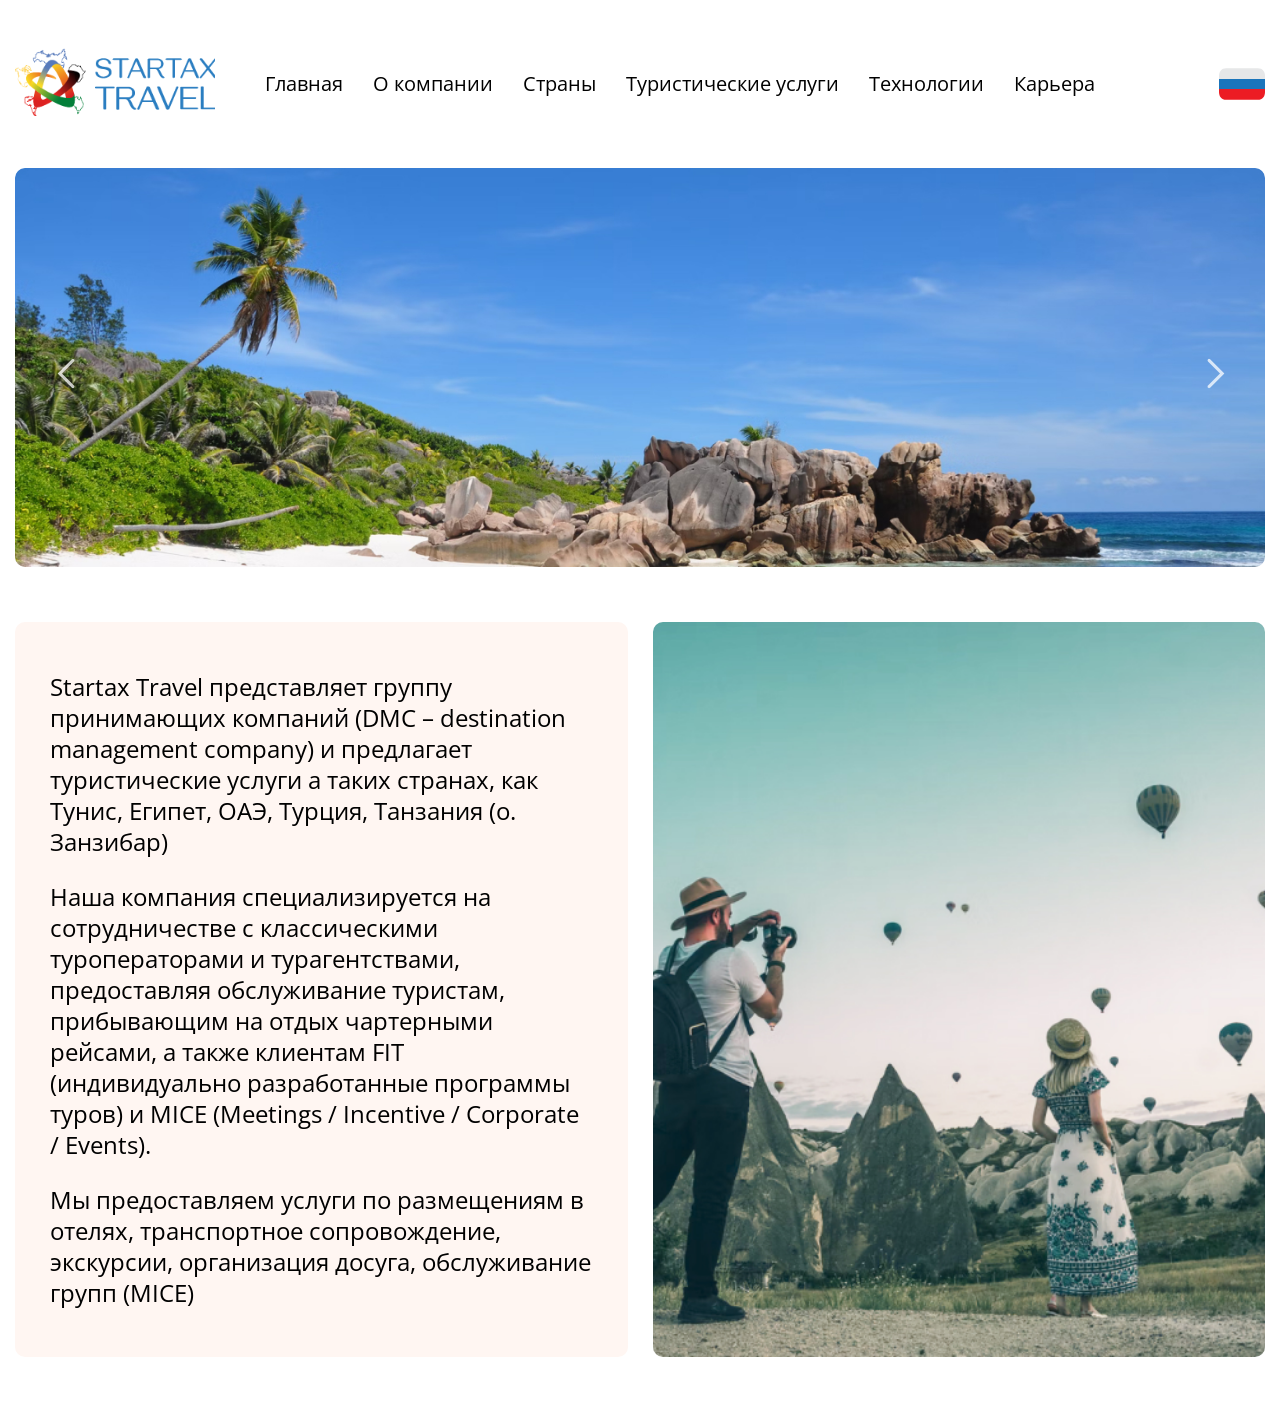
==== index.html @ 3cd52952 "vers 04.04 - start project" ====
<!DOCTYPE html>
<html lang="ru">
<head>
	<meta http-equiv="X-UA-Compatible" content="IE=edge">
	<meta name="viewport" content="width=device-width, initial-scale=1">
	<meta charset="UTF-8">
	<title>StarTax</title>
	<meta name="description" content="">
	<meta name="keywords" content="">
	<meta property="og:title" content="">
 	<meta property="og:description" content="">
	<meta property="og:image" content="">
	<!--<link href="img/favicon.svg" rel="shortcut icon" type="image/x-icon">-->
	<link href="css/normalize.css" rel="stylesheet" type="text/css">
    <link href="css/slick.css" rel="stylesheet" type="text/css">
    <link href="css/slick-theme.css" rel="stylesheet" type="text/css">
	<link href="css/style.css" rel="stylesheet" type="text/css">
</head>
<body>

	<header class="container">
		<a href="/" class="logo-top"><img src="img/logo-top.svg" alt=""></a>
		<nav>
			<div role="button" class="navbar-toggler"><span></span></div>
			<ul class="navbar">
				<li class="dropdown-item">
					<a href="#">Главная</a>
					<ul class="dropdown-menu">
						<li><a href="#">О компании</a></li>
						<li><a href="#">Страны</a></li>
						<li><a href="#">Туристические услуги</a></li>
						<li><a href="#">Технологии</a></li>
						<li><a href="#">Карьера</a></li>
					</ul>
				</li>
				<li><a href="#">О компании</a></li>
				<li><a href="#">Страны</a></li>
				<li><a href="#">Туристические услуги</a></li>
				<li><a href="#">Технологии</a></li>
				<li><a href="#">Карьера</a></li>
			</ul>
		</nav>
		<div class="lang">
			<img src="img/rus.svg" alt="" role="button" class="current-lang">
			<div class="change-lang">
				<a href="#" class="current-lang-small"><img src="img/rus-small.svg" alt=""> <strong>Русский</strong></a>
				<a href="#"><img src="img/fr-small.svg" alt=""> <span>Français</span></a>
				<a href="#"><img src="img/eng-small.svg" alt=""> <span>English</span></a>
			</div>
		</div>
	</header>

	<div class="container">
		<div class="top-slider">
			<div class="top-slide"><img src="img/top-slide-1.jpg" alt=""></div>
			<div class="top-slide"><img src="img/top-slide-2.jpg" alt=""></div>
			<div class="top-slide"><img src="img/top-slide-3.jpg" alt=""></div>
		</div>
	</div>

	<div class="main-info container">
		<div class="main-text">
			<p>Startax Travel представляет группу принимающих компаний (DMC – destination management company) и предлагает туристические услуги а таких странах, как 	Тунис, Египет, ОАЭ, Турция, Танзания (о. Занзибар)</p>
			<p>Наша компания специализируется на сотрудничестве с классическими туроператорами и турагентствами, предоставляя обслуживание туристам, прибывающим на отдых чартерными рейсами, а также клиентам FIT (индивидуально разработанные программы туров) и MICE (Meetings / Incentive / Corporate / Events). </p>
			<p>Мы предоставляем услуги по размещениям в отелях, транспортное сопровождение, экскурсии, организация досуга, обслуживание групп (MICE)</p>
		</div>
		<div class="main-pic"></div>
	</div>

	<script src="js/jquery-3.6.0.min.js"></script>
    <script src="js/slick.min.js"></script>
	<script src="js/scripts.js"></script>
</body>
</html>
---- css/style.css ----
@font-face {
	font-family: OpenSans;
	src: url(../fonts/OpenSans.ttf);
}
* {
	box-sizing: border-box;
}
html, body {
	/*overflow-x: hidden;*/
}
body {
	font-family: OpenSans, sans-serif;
}
.container {
	max-width: 1470px;
	margin: 0 auto;
	padding: 0 15px;
}

header.container {
	padding: 45px 15px;
	display: flex;
	align-items: center;
	position: relative;
}
header img {
	display: block;
}
.navbar {
	list-style: none;
	margin-left: 165px;
	padding: 0;
	background-color: #fff;
	display: flex;
	gap: 40px;
}
.navbar-toggler {
	display: none;
}
.navbar a {
	text-decoration: none;
	font-size: 20px;
	line-height: 26px;
	color: #000;
	position: relative;
}
.navbar > li > a {
	display: block;
	padding: 10px 0;
}
.dropdown-item {
	position: relative;
}
.dropdown-menu {
	transition: .2s;
	opacity: 0;
	z-index: -1;
	position: absolute;
	left: 0;
	top: 100%;
	list-style: none;
	padding: 5px 30px 5px 15px;
	background: rgba(245, 245, 245, 0.8);
	border-radius: 0px 0px 10px 10px;
	white-space: nowrap;
}
.dropdown-menu > li {
	padding: 7px 0;
}
.dropdown-item:hover .dropdown-menu {
	opacity: 1;
	z-index: 1;
}
.lang {
	margin-left: auto;
	position: relative;
}
.current-lang {
	cursor: pointer;
}
.change-lang {
	position: absolute;
	top: 0;
	right: 0;
	opacity: 0;
	z-index: -1;
	background-color: #FFF6F2;
	border-radius: 5px;
	padding: 5px 10px;
	transition: .2s;
}
.change-lang.active {
	opacity: 1;
	z-index: 1;
}
.change-lang a {
	text-decoration: none;
	display: flex;
	align-items: center;
}
.change-lang strong {
	color: #000;
	padding-left: 10px;
}
.change-lang span {
	color: #999;
	padding-left: 10px;
}
.change-lang span:hover {
	color: #000;
}
@media (max-width: 1440px) {
	.navbar {
		margin-left: 50px;
		gap: 30px;
	}
}
@media (max-width: 1199px) {
	header.container {
		padding: 25px 15px;
	}
	.lang {
		margin-left: 20px;
	}
	nav {
		margin-left: auto;
	}
	.navbar-toggler {
		display: block;
		cursor: pointer;
		width: 35px;
		padding: 10px 3px;
		transition: .2s;
	}
	.navbar-toggler span {
		position: relative;
		display: block;
		height: 1px;
		background-color: #000;
	}
	.navbar-toggler span:before,
	.navbar-toggler span:after {
		position: absolute;
		content: '';
		display: block;
		left: 0;
		width: 100%;
		height: 1px;
		background-color: #000;
	}
	.navbar-toggler span:before {
		top: -8px;
	}
	.navbar-toggler span:after {
		bottom: -8px;
	}
	.navbar-toggler.opened {
		transform: rotate(45deg);
	}
	.navbar-toggler.opened span:before {
		transform: rotate(-90deg);
		top: 0px;
		left: 0;
	}
	.navbar-toggler.opened span:after {
		opacity: 0;
	}
	.navbar {
		position: absolute;
		left: 0;
		top: 100%;
		margin-left: 0;
		opacity: 0;
		z-index: -1;
		padding: 0 15px;
		transition: .2s;
	}
	.navbar.visible {
		opacity: 1;
		z-index: 1;
	}
}
@media (max-width: 900px) {
	.navbar {
		display: block;
	}
	.dropdown-item:hover .dropdown-menu {
		position: relative;
	}
}
@media (max-width: 480px) {
	header.container {
		padding: 10px 15px;
	}
	.logo-top img {
		width: 150px;
	}
	.navbar > li > a,
	.dropdown-menu > li {
		padding: 5px 0;
	}
}

.top-slide {
	border-radius: 10px;
	overflow: hidden;
}
.top-slide img {
	display: block;
	width: 100%;
}
.top-slider .slick-prev {
	left: 40px;
	z-index: 2;
}
.top-slider .slick-next {
	right: 40px;
}
.top-slider .slick-prev:before {
    content: url('../img/white-arr-left.png');
}
.top-slider .slick-next:before {
    content: url('../img/white-arr-right.png');
}
@media (max-width: 500px) {
	.top-slider .slick-prev {
		left: 20px;
	}
	.top-slider .slick-next {
		right: 20px;
	}
}

.main-info {
	display: flex;
	justify-content: space-between;
	margin: 55px auto;
}
.main-text,
.main-pic {
	width: 49%;
	border-radius: 10px;
	overflow: hidden;
}
.main-text {
	background-color: #FFF6F2;
	padding: 25px 35px;
	font-size: 24px;
	line-height: 31px;
}
.main-pic {
	background-image: url('../img/main-pic.jpg');
	background-size: cover;
	background-position: 50% 50%;
}
@media (max-width: 1199px) {
	.main-text {
		padding: 15px 25px;
		font-size: 20px;
		line-height: 26px;
	}
}
@media (max-width: 900px) {
	.main-text {
		padding: 10px 20px;
		font-size: 16px;
		line-height: 22px;
	}
}
@media (max-width: 750px) {
	.main-info {
		flex-wrap: wrap;
		margin: 35px auto;
	}
	.main-text,
	.main-pic {
		width: 100%;
	}
	.main-pic {
		padding-top: 100%;
		margin-top: 20px;
	}
}
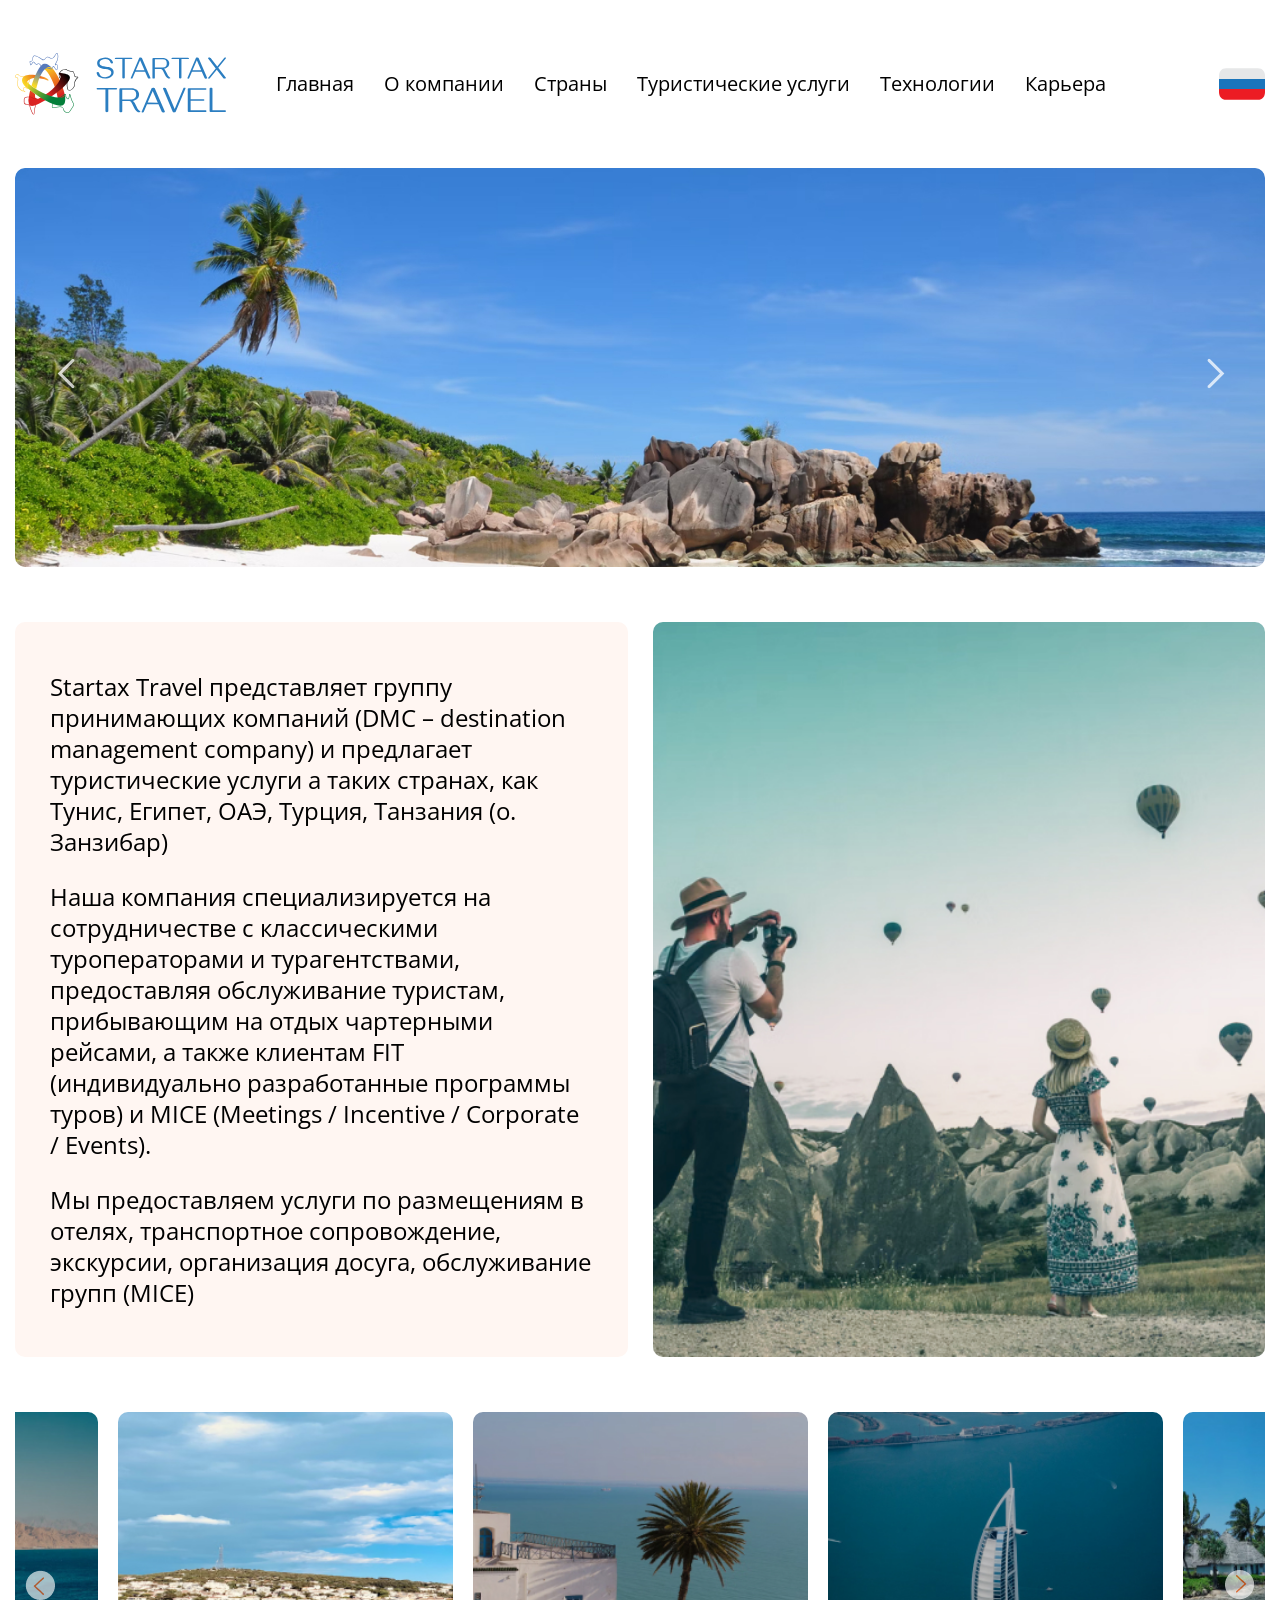
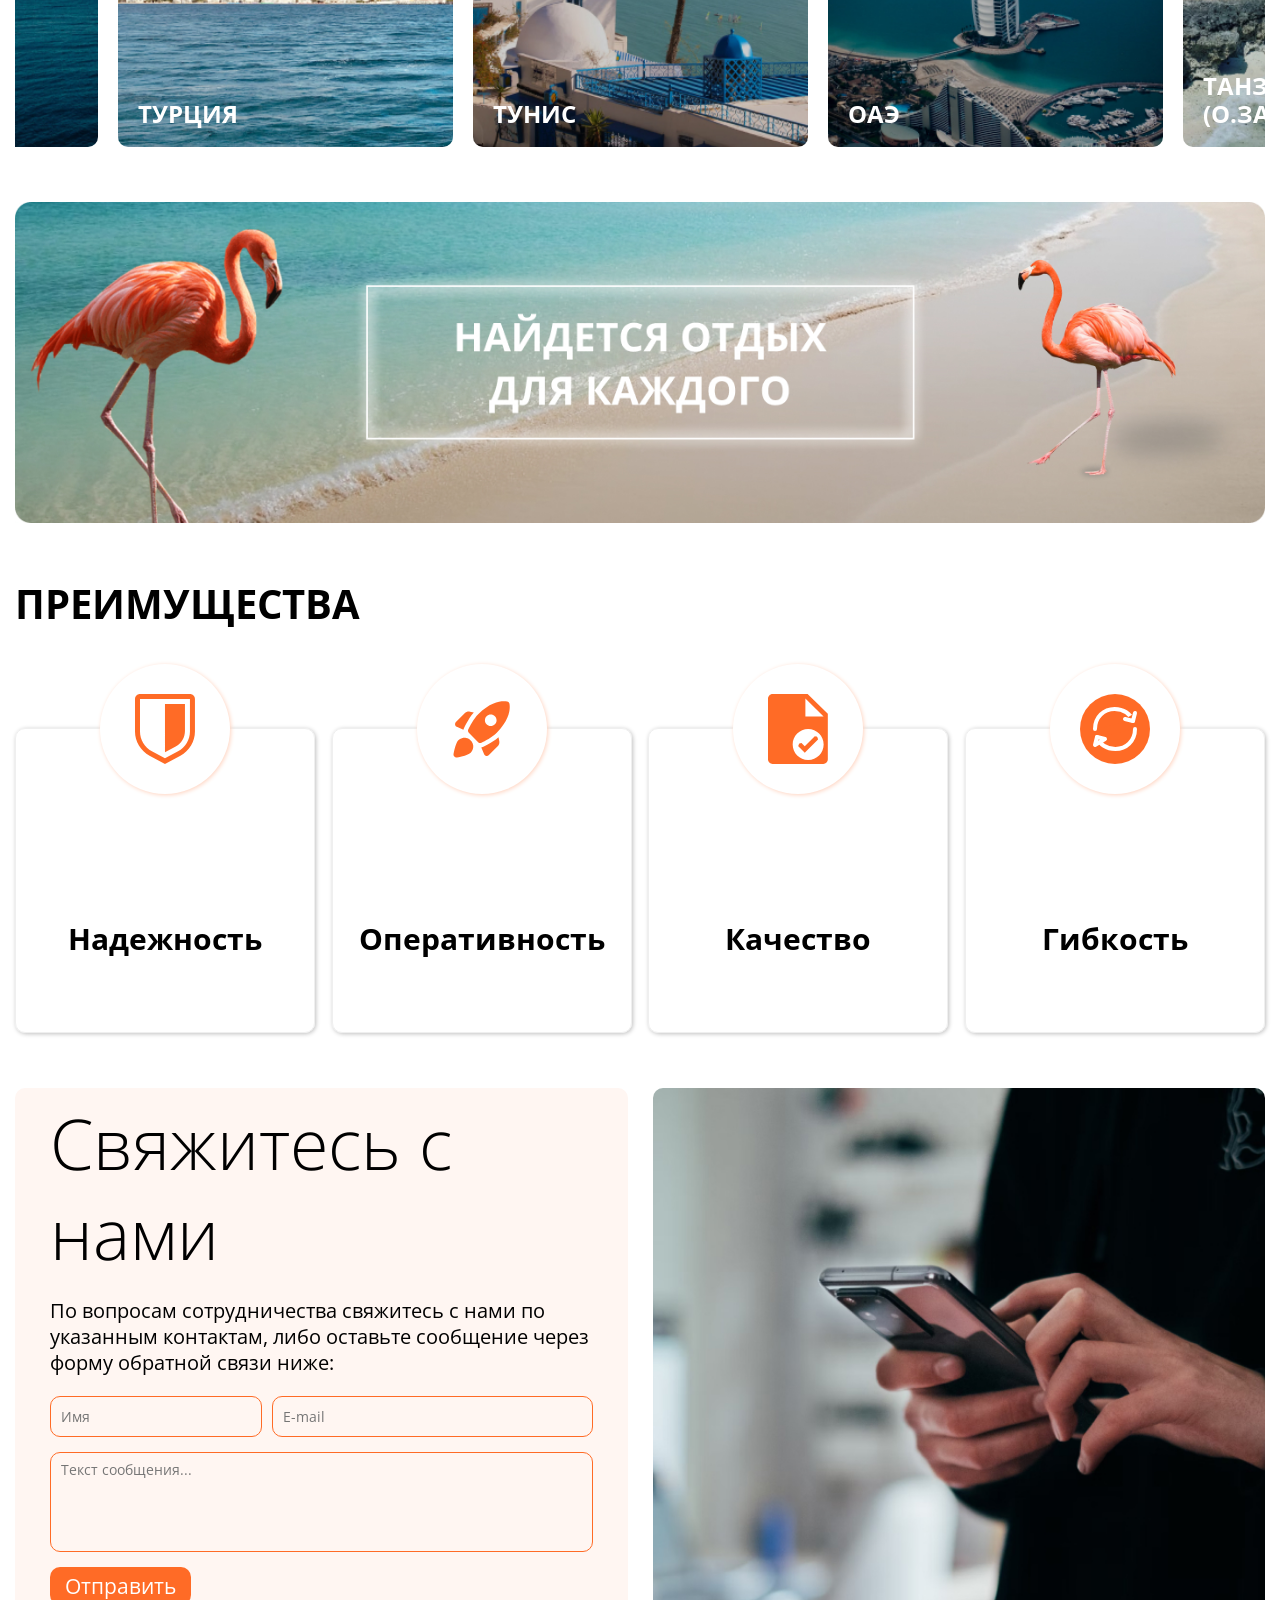
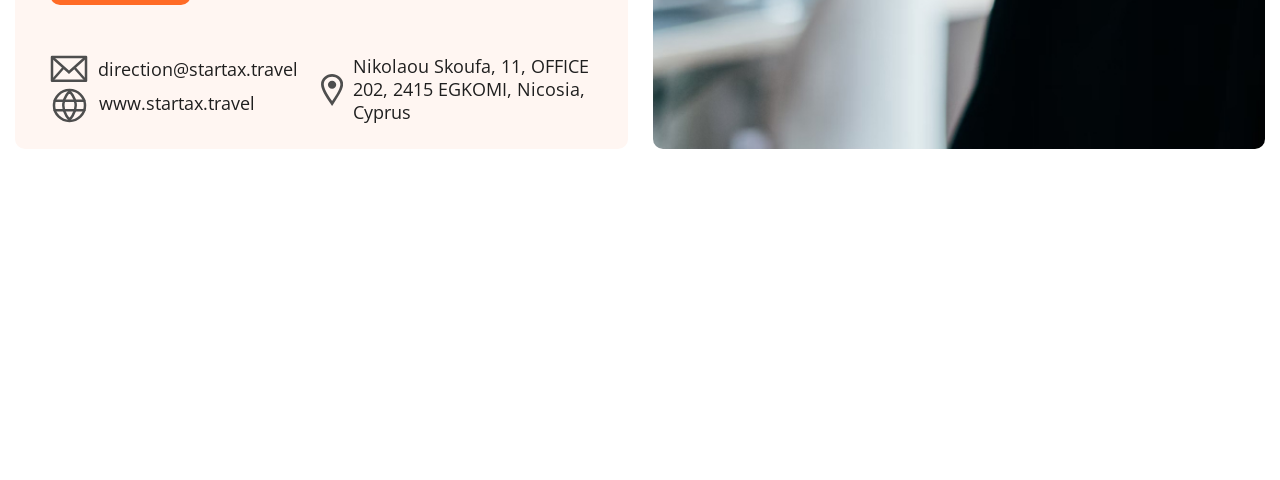
==== commit 1973aad7: "vers 05.04 - all without footer" ====
--- a/index.html
+++ b/index.html
@@ -10,7 +10,7 @@
 	<meta property="og:title" content="">
  	<meta property="og:description" content="">
 	<meta property="og:image" content="">
-	<!--<link href="img/favicon.svg" rel="shortcut icon" type="image/x-icon">-->
+	<link href="img/favicon.svg" rel="shortcut icon" type="image/x-icon">
 	<link href="css/normalize.css" rel="stylesheet" type="text/css">
     <link href="css/slick.css" rel="stylesheet" type="text/css">
     <link href="css/slick-theme.css" rel="stylesheet" type="text/css">
@@ -67,6 +67,96 @@
 		<div class="main-pic"></div>
 	</div>
 
+	<div class="container naprav-slider-wrap">
+		<div class="naprav-slider">
+			<div>
+				<a href="#" class="naprav-slide naprav-tunis"><span>ТУНИС</span></a>
+			</div>
+			<div>
+				<a href="#" class="naprav-slide naprav-oae"><span>ОАЭ</span></a>
+			</div>
+			<div>
+				<a href="#" class="naprav-slide naprav-tanzania"><span>ТАНЗАНИЯ<br>(О.ЗАНЗИБАР)</span></a>
+			</div>
+			<div>
+				<a href="#" class="naprav-slide naprav-egipet"><span>ЕГИПЕТ</span></a>
+			</div>
+			<div>
+				<a href="#" class="naprav-slide naprav-turcia"><span>ТУРЦИЯ</span></a>
+			</div>
+		</div>
+	</div>
+
+	<div class="container main-banner"><a href="#"><img src="img/main-banner.jpg" alt=""></a></div>
+
+	<div class="container preim-wrap">
+		<h2>Преимущества</h2>
+		<div class="preim">
+			<div class="preim-item preim-nadezhnost">
+				<div class="preim-icon">
+					<svg width="60" height="70" viewBox="0 0 60 70" fill="none" xmlns="http://www.w3.org/2000/svg">
+						<path d="M29.9732 69.9375L14.547 61.7124C10.1493 59.3727 6.47165 55.8797 3.90882 51.6082C1.346 47.3367 -0.00527794 42.4479 1.54926e-05 37.4665V4.99554C0.001338 3.67104 0.528077 2.40118 1.46464 1.46462C2.40119 0.528061 3.67106 0.00132251 4.99555 0H54.9509C56.2754 0.00132251 57.5453 0.528061 58.4818 1.46462C59.4184 2.40118 59.9451 3.67104 59.9464 4.99554V37.4665C59.9517 42.4479 58.6005 47.3367 56.0376 51.6082C53.4748 55.8797 49.7972 59.3727 45.3994 61.7124L29.9732 69.9375ZM4.99555 4.99554V37.4665C4.99141 41.5424 6.09732 45.5424 8.1946 49.0373C10.2919 52.5322 13.3013 55.3899 16.8999 57.3038L29.9732 64.2751L43.0465 57.3063C46.6455 55.3922 49.6552 52.5341 51.7525 49.0387C53.8498 45.5434 54.9555 41.5428 54.9509 37.4665V4.99554H4.99555Z"/>
+						<path d="M29.9731 58.1407V9.99121H49.9553V36.9796C49.9551 40.1456 49.0954 43.2521 47.4677 45.9676C45.8401 48.6832 43.5056 50.9058 40.7135 52.3983L29.9731 58.1407Z"/>
+					</svg>
+				</div>
+				<h3>Надежность</h3>
+			</div>
+			<div class="preim-item preim-operativnost">
+				<div class="preim-icon">
+					<svg width="70" height="70" viewBox="0 0 70 70" fill="none" xmlns="http://www.w3.org/2000/svg">
+						<path d="M26.8041 18.5209C20.8541 25.2 16.7708 34.7959 16.3916 35.7L9.79995 32.8709C7.90411 32.0542 7.43745 29.575 8.89578 28.1167L17.6749 19.3375C19.0458 17.9667 21.0291 17.3542 22.9541 17.7334L26.8041 18.5209ZM31.1499 48.1542C32.0249 49.0292 33.3083 49.2625 34.4166 48.7375C37.7999 47.1625 45.0624 43.4584 49.7583 38.7625C63.1458 25.375 63.2624 14.4667 62.4749 9.80003C62.3717 9.22681 62.0957 8.69885 61.6838 8.287C61.272 7.87515 60.744 7.59909 60.1708 7.49587C55.5041 6.70837 44.5958 6.82503 31.2083 20.2125C26.5124 24.9084 22.8374 32.1709 21.2333 35.5542C20.7083 36.6625 20.9708 37.975 21.8166 38.8209L31.1499 48.1542ZM51.4791 43.1959C44.7999 49.1459 35.2041 53.2292 34.2999 53.6084L37.1291 60.2C37.9458 62.0959 40.4249 62.5625 41.8833 61.1042L50.6624 52.325C52.0333 50.9542 52.6458 48.9709 52.2666 47.0459L51.4791 43.1959ZM26.0749 50.7792C26.3578 52.1918 26.2875 53.6523 25.8702 55.0312C25.453 56.41 24.7018 57.6646 23.6833 58.6834C21.4374 60.9292 14.4666 62.5917 9.94578 63.4667C7.93328 63.8459 6.15411 62.0667 6.53328 60.0542C7.40828 55.5334 9.04161 48.5625 11.3166 46.3167C12.3354 45.2982 13.5899 44.547 14.9688 44.1297C16.3477 43.7125 17.8082 43.6422 19.2208 43.925C22.6333 44.5667 25.4333 47.3667 26.0749 50.7792ZM37.9166 26.25C37.9166 23.0417 40.5416 20.4167 43.7499 20.4167C46.9583 20.4167 49.5833 23.0417 49.5833 26.25C49.5833 29.4584 46.9583 32.0834 43.7499 32.0834C40.5416 32.0834 37.9166 29.4584 37.9166 26.25Z"/>
+					</svg>
+				</div>
+				<h3>Оперативность</h3>
+			</div>
+			<div class="preim-item preim-kachestvo">
+				<div class="preim-icon">
+					<svg width="60" height="70" viewBox="0 0 60 70" fill="none" xmlns="http://www.w3.org/2000/svg">
+						<path d="M39.6081 0H4.56209C3.32794 0.0327675 2.15654 0.552687 1.30242 1.44678C0.448308 2.34088 -0.0195093 3.53692 0.000623928 4.775V65.225C-0.0195093 66.4631 0.448308 67.6591 1.30242 68.5532C2.15654 69.4473 3.32794 69.9672 4.56209 70H55.2617C56.4959 69.9672 57.6673 69.4473 58.5214 68.5532C59.3755 67.6591 59.8433 66.4631 59.8232 65.225V19.8L39.6081 0ZM37.3897 22.5V4.6L55.5857 22.5H37.3897Z"/>
+						<path class="fill-white" d="M40.165 35C31.607 35 24.6694 41.9376 24.6694 50.4956C24.6694 59.0536 31.607 65.9912 40.165 65.9912C48.723 65.9912 55.6606 59.0536 55.6606 50.4956C55.6606 41.9376 48.723 35 40.165 35ZM46.8138 42.2579C46.8138 42.2579 48.5562 42.389 49.1849 43.0176C49.8135 43.6463 50.0332 45.4773 50.0332 45.4773L39.9778 55.5347L36.7773 58.7333L33.5578 55.5139L30.2968 52.2509C30.2968 52.2509 30.5977 50.4263 31.2223 49.8018C31.8469 49.1772 33.4954 49.0523 33.4954 49.0523L36.7565 52.3152L46.8138 42.2579Z"/>
+					</svg>
+				</div>
+				<h3>Качество</h3>
+			</div>
+			<div class="preim-item preim-gibkost">
+				<div class="preim-icon">
+					<svg width="70" height="70" viewBox="0 0 70 70" fill="none" xmlns="http://www.w3.org/2000/svg">
+						<circle cx="35" cy="35" r="35"/>
+						<path d="M55 35C55 47 46.22 55 35.388 55C26.584 55 19.48 50.33 17 43M15 35C15 23 23.78 15 34.612 15C43.418 15 50.52 19.67 53 27" stroke-width="4" stroke-linecap="round" stroke-linejoin="round"/>
+						<path d="M45 25L53 27L55 19M25 45L17 43L15 51L25 45Z" stroke-width="4" stroke-linecap="round" stroke-linejoin="round"/>
+					</svg>
+				</div>
+				<h3>Гибкость</h3>
+			</div>
+		</div>
+	</div>
+
+	<div class="startax-form container">
+		<div class="startax-form-content">
+			<h2>Свяжитесь с нами</h2>
+			<p>По вопросам сотрудничества свяжитесь с нами по указанным контактам, либо оставьте сообщение через форму обратной связи ниже:</p>
+			<form>
+				<input type="text" name="name" placeholder="Имя">
+				<input type="email" name="email" placeholder="E-mail">
+				<textarea placeholder="Текст сообщения..."></textarea>
+				<button type="submit" name="submit">Отправить</button>
+			</form>
+			<div class="startax-contacts">
+				<div class="startax-email-site">
+					<a href="mailto:direction@startax.travel" class="startax-email"><img src="img/mail.svg" alt="">direction@startax.travel</a>
+					<a href="https://startax.travel" class="startax-site"><img src="img/site.svg" alt="">www.startax.travel</a>
+				</div>
+				<div class="startax-adress">
+					<img src="img/adress.svg" alt="">
+					<span>Nikolaou Skoufa, 11, OFFICE 202, 2415 EGKOMI, Nicosia, Cyprus</span>
+				</div>
+			</div>
+		</div>
+		<div class="startax-form-pic"></div>
+	</div>
+
+	<br><br><br><br><br><br><br><br><br><br><br><br><br><br><br>
+
 	<script src="js/jquery-3.6.0.min.js"></script>
     <script src="js/slick.min.js"></script>
 	<script src="js/scripts.js"></script>
--- a/css/style.css
+++ b/css/style.css
@@ -280,4 +280,356 @@
 		padding-top: 100%;
 		margin-top: 20px;
 	}
+}
+
+.naprav-slider-wrap {
+	position: relative;
+}
+.naprav-slider-wrap:before,
+.naprav-slider-wrap:after {
+	content: '';
+	display: block;
+	height: 100%;
+	width: 155px;
+	position: absolute;
+	top: 0;
+	background-color: #fff;
+	opacity: .6;
+	z-index: 5;
+}
+.naprav-slider-wrap:before {
+	left: 0;
+}
+.naprav-slider-wrap:after {
+	right: 0;
+}
+/*.naprav-slider .slick-slide {
+	opacity: .5;
+}*/
+.naprav-slide {
+	display: block;
+	position: relative;
+	border-radius: 10px;
+	overflow: hidden;
+	width: 335px;
+	height: 335px;
+	margin: 0 20px;
+	background-size: cover;
+	background-position: 50% 50%;
+}
+.naprav-slide span {
+	color: #fff;
+	font-weight: bold;
+	font-size: 24px;
+	position: absolute;
+	bottom: 20px;
+	left: 20px;
+}
+.naprav-tunis {
+	background-image: url('../img/thumb-tunis.jpg');
+}
+.naprav-oae {
+	background-image: url('../img/thumb-oae.jpg');
+}
+.naprav-tanzania {
+	background-image: url('../img/thumb-tanzania.jpg');
+}
+.naprav-egipet {
+	background-image: url('../img/thumb-egipet.jpg');
+}
+.naprav-turcia {
+	background-image: url('../img/thumb-turcia.jpg');
+}
+.naprav-slider .slick-prev {
+	left: 45px;
+	z-index: 10;
+}
+.naprav-slider .slick-next {
+	right: 55px;
+	z-index: 10;
+}
+.naprav-slider .slick-prev:before {
+    content: url('../img/arr-left.png');
+}
+.naprav-slider .slick-next:before {
+    content: url('../img/arr-right.png');
+}
+@media (max-width: 1400px) {
+	.naprav-slider-wrap:before,
+	.naprav-slider-wrap:after {
+		opacity: 0;
+	}
+	.naprav-slide {
+		margin: 0 10px;
+	}
+	.naprav-slider .slick-prev {
+		left: 10px;
+	}
+	.naprav-slider .slick-next {
+		right: 20px;
+	}
+}
+@media (max-width: 1199px) {
+	.naprav-slider {
+		margin: 0 -0.5%;
+	}
+	.naprav-slide {
+		margin: 0 auto;
+		width: auto;
+		height: auto;
+		padding-top: 100%;
+		max-width: 95%;
+	}
+	.naprav-slider .slick-prev {
+		left: 20px;
+	}
+	.naprav-slider .slick-next {
+		right: 30px;
+	}
+}
+@media (max-width: 900px) {
+	.naprav-slider {
+		margin: 0 -0.7%;
+	}
+	.naprav-slide span {
+		font-size: 20px;
+	}
+}
+@media (max-width: 600px) {
+	.naprav-slider {
+		margin: 0 -1%;
+	}
+}
+@media (max-width: 480px) {
+	.naprav-slide span {
+		font-size: 16px;
+		left: 15px;
+		bottom: 15px;
+	}
+}
+
+.main-banner {
+	margin: 55px auto;
+}
+.main-banner img {
+	display: block;
+	width: 100%;
+}
+@media (max-width: 750px) {
+	.main-banner {
+		margin: 35px auto;
+	}
+}
+
+.preim-wrap h2 {
+	text-transform: uppercase;
+	font-weight: bold;
+	font-size: 40px;
+	line-height: 52px;
+	margin-top: 0;
+}
+.preim {
+	display: flex;
+	justify-content: space-between;
+	padding-top: 65px;
+}
+.preim-item {
+	width: 24%;
+	height: 305px;
+	box-shadow: 1px 1px 4px rgba(0, 0, 0, 0.25);
+	border-radius: 10px;
+	border: 1px solid #EFEFEF;
+	padding: 10px;
+	/*transition: .5s;*/
+}
+/*.preim-item:hover {
+	transform: scale(1.2);
+    transition-timing-function: cubic-bezier(0.47, 2.02, .31, -.36);
+}*/
+.preim-icon {
+	box-shadow: 1px 1px 4px #FFD3BF;
+	width: 130px;
+	height: 130px;
+	border-radius: 50%;
+	margin: 0 auto;
+	display: flex;
+	align-items: center;
+	justify-content: center;
+	position: relative;
+	top: -75px;
+	background-color: #fff;
+	transition: .2s;
+}
+.preim-item path {
+	fill: #FF6B26;
+}
+.preim-item path.fill-white {
+	fill: #fff;
+}
+.preim-item:hover path {
+	fill: #fff;
+}
+.preim-item:hover path.fill-white {
+	fill: #FF6B26;
+}
+.preim-item:hover .preim-icon {
+	background-color: #FF6B26;
+}
+.preim-item.preim-gibkost path {
+	stroke: #fff;
+}
+.preim-item.preim-gibkost circle {
+	fill: #FF6B26;
+}
+.preim-item.preim-gibkost:hover path {
+	stroke: #FF6B26;
+}
+.preim-item.preim-gibkost:hover circle {
+	fill: #fff;
+}
+.preim-item h3 {
+	font-size: 40px;
+	line-height: 52px;
+	text-align: center;
+	padding-top: 20px;
+}
+@media (max-width: 1400px) {
+	.preim-item h3 {
+		font-size: 30px;
+		line-height: 40px;
+	}
+}
+@media (max-width: 1100px) {
+	.preim-item {
+		height: auto;
+	}
+	.preim-item h3 {
+		font-size: 24px;
+		line-height: 30px;
+	}
+}
+@media (max-width: 900px) {
+	.preim {
+		flex-wrap: wrap;
+	}
+	.preim-item {
+		width: 49%;
+	}
+	.preim-item:nth-of-type(1),
+	.preim-item:nth-of-type(2) {
+		margin-bottom: 100px;
+	}
+}
+@media (max-width: 450px) {
+	.preim-wrap h2 {
+		text-align: center;
+		font-size: 30px;
+		line-height: 40px;
+	}
+	.preim-item {
+		width: 100%;
+	}
+	.preim-item:nth-of-type(1),
+	.preim-item:nth-of-type(2),
+	.preim-item:nth-of-type(3) {
+		margin-bottom: 100px;
+	}
+}
+
+.startax-form {
+	display: flex;
+	justify-content: space-between;
+	margin: 55px auto;
+}
+.startax-form h2 {
+	font-size: 70px;
+	line-height: 90px;
+	font-weight: 100;
+	margin: 0;
+}
+.startax-form p {
+	font-size: 20px;
+	line-height: 26px;
+}
+.startax-form-content,
+.startax-form-pic {
+	width: 49%;
+	border-radius: 10px;
+	overflow: hidden;
+}
+.startax-form-content {
+	background-color: #FFF6F2;
+	padding: 10px 35px 25px;
+}
+.startax-form-pic {
+	background-image: url('../img/form-pic.jpg');
+	background-size: cover;
+	background-position: 50% 50%;
+}
+.startax-form-content form {
+	display: flex;
+	flex-wrap: wrap;
+	justify-content: space-between;
+}
+.startax-form-content input,
+.startax-form-content textarea {
+	border: 1px solid #FF6B26;
+	border-radius: 10px;
+	background-color: transparent;
+	color: #999;
+	font-size: 14px;
+	line-height: 14px;
+	outline: none;
+	padding: 10px;
+}
+.startax-form-content input[type="text"] {
+	width: 39%;
+}
+.startax-form-content input[type="email"] {
+	width: 59%;
+}
+.startax-form-content textarea {
+	resize: none;
+	width: 100%;
+	height: 100px;
+	margin: 15px 0;
+}
+.startax-form-content button[type="submit"] {
+	background-color: #FF6B26;
+	border-radius: 10px;
+	border: none;
+	color: #fff;
+	font-size: 21px;
+	line-height: 28px;
+	padding: 5px 15px;
+	cursor: pointer;
+	transition: .2s;
+}
+.startax-form-content button[type="submit"]:hover {
+	background-color: #fff;
+	color: #FF6B26;
+}
+.startax-contacts {
+	display: flex;
+	padding-top: 50px;
+}
+.startax-email-site,
+.startax-adress {
+	width: 50%;
+}
+.startax-email-site a,
+.startax-adress {
+	display: flex;
+	align-items: center;
+	color: #1F1F1F;
+	text-decoration: none;
+	font-size: 18px;
+	line-height: 23px;
+}
+.startax-email img,
+.startax-adress img {
+	margin-right: 10px;
+}
+.startax-site img {
+	margin: 5px 12px 0 2px;
 }
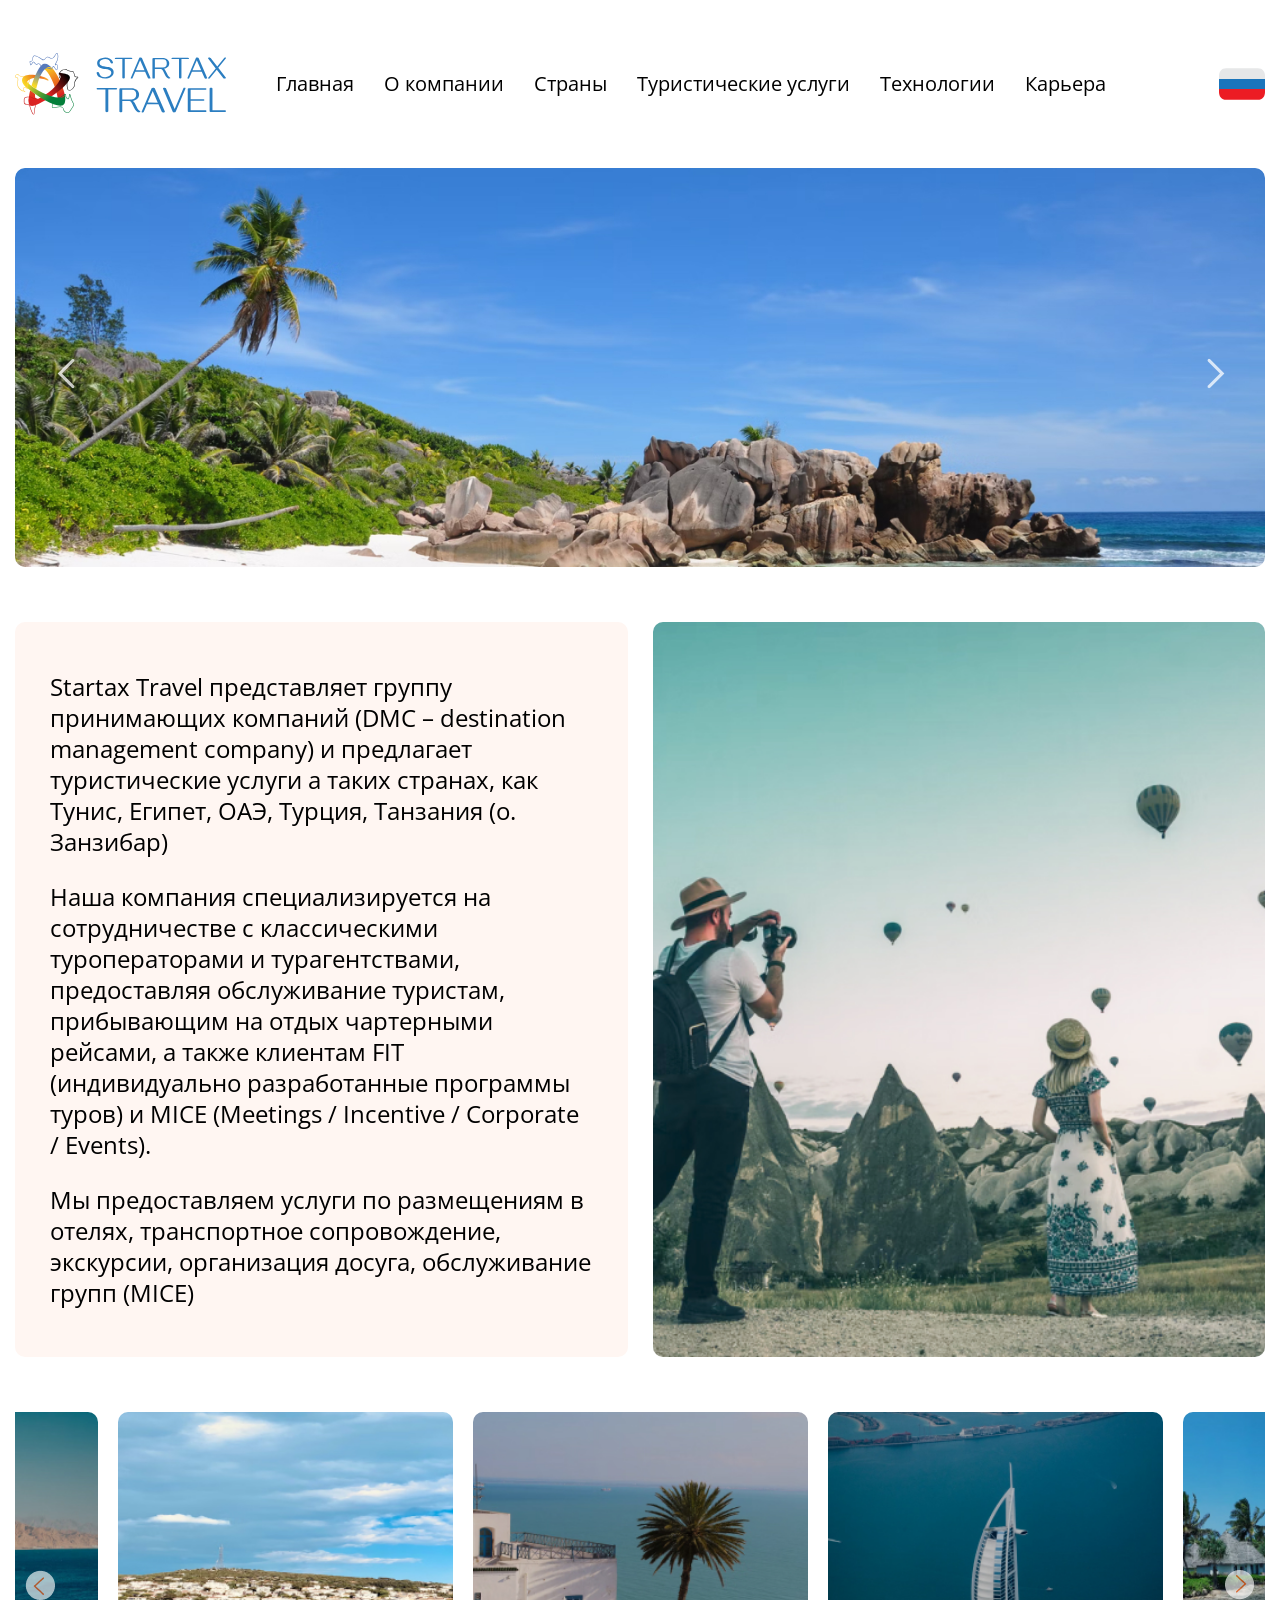
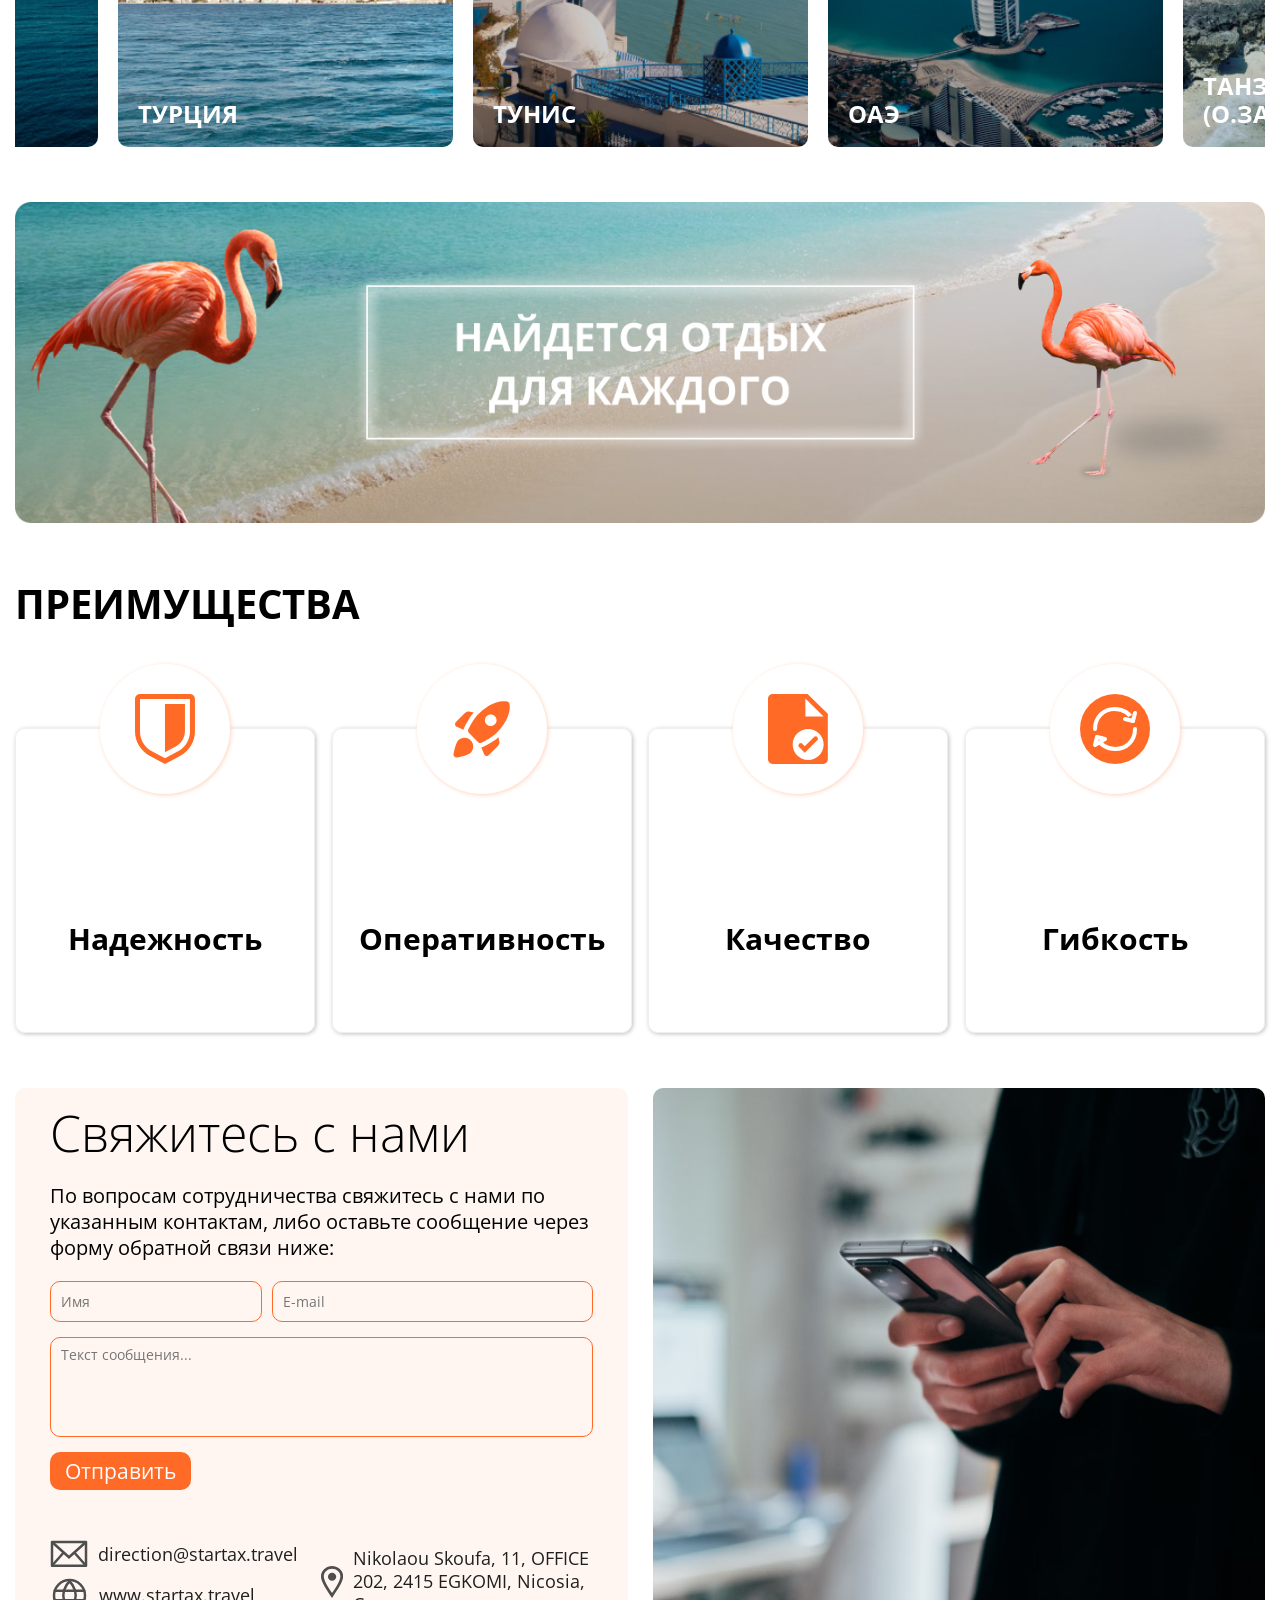
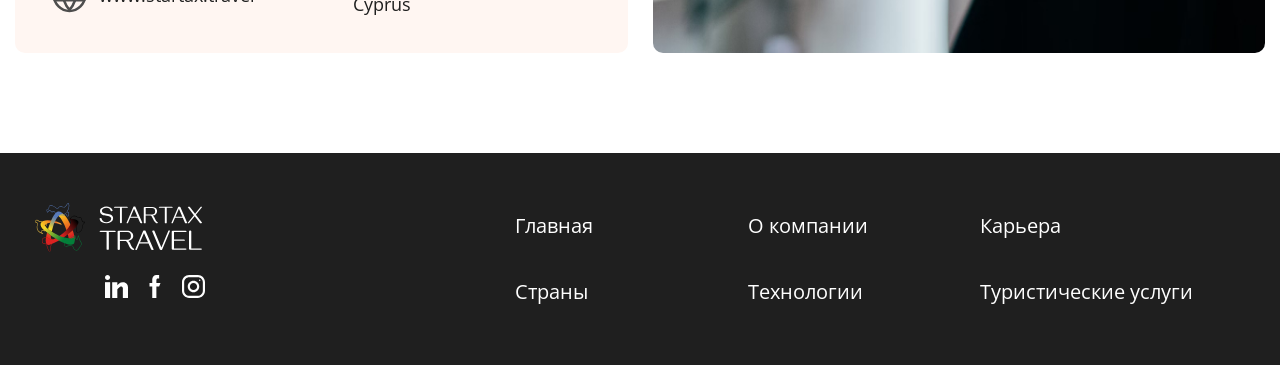
==== commit 7fae8c51: "vers 06.04 - main page done, about page start" ====
--- a/index.html
+++ b/index.html
@@ -1,6 +1,7 @@
 <!DOCTYPE html>
 <html lang="ru">
 <head>
+	<meta name="robots" content="noindex, nofollow">
 	<meta http-equiv="X-UA-Compatible" content="IE=edge">
 	<meta name="viewport" content="width=device-width, initial-scale=1">
 	<meta charset="UTF-8">
@@ -14,6 +15,7 @@
 	<link href="css/normalize.css" rel="stylesheet" type="text/css">
     <link href="css/slick.css" rel="stylesheet" type="text/css">
     <link href="css/slick-theme.css" rel="stylesheet" type="text/css">
+    <link href="css/animate.min.css" rel="stylesheet" type="text/css">
 	<link href="css/style.css" rel="stylesheet" type="text/css">
 </head>
 <body>
@@ -67,7 +69,7 @@
 		<div class="main-pic"></div>
 	</div>
 
-	<div class="container naprav-slider-wrap">
+	<div class="container naprav-slider-wrap wow flipInX" data-wow-duration="2s">
 		<div class="naprav-slider">
 			<div>
 				<a href="#" class="naprav-slide naprav-tunis"><span>ТУНИС</span></a>
@@ -87,12 +89,12 @@
 		</div>
 	</div>
 
-	<div class="container main-banner"><a href="#"><img src="img/main-banner.jpg" alt=""></a></div>
+	<div class="container main-banner wow fadeIn" data-wow-duration="3s" data-wow-offset="200"><a href="#"><img src="img/main-banner.jpg" alt=""></a></div>
 
 	<div class="container preim-wrap">
 		<h2>Преимущества</h2>
 		<div class="preim">
-			<div class="preim-item preim-nadezhnost">
+			<div class="preim-item preim-nadezhnost wow fadeInLeft" data-wow-offset="100">
 				<div class="preim-icon">
 					<svg width="60" height="70" viewBox="0 0 60 70" fill="none" xmlns="http://www.w3.org/2000/svg">
 						<path d="M29.9732 69.9375L14.547 61.7124C10.1493 59.3727 6.47165 55.8797 3.90882 51.6082C1.346 47.3367 -0.00527794 42.4479 1.54926e-05 37.4665V4.99554C0.001338 3.67104 0.528077 2.40118 1.46464 1.46462C2.40119 0.528061 3.67106 0.00132251 4.99555 0H54.9509C56.2754 0.00132251 57.5453 0.528061 58.4818 1.46462C59.4184 2.40118 59.9451 3.67104 59.9464 4.99554V37.4665C59.9517 42.4479 58.6005 47.3367 56.0376 51.6082C53.4748 55.8797 49.7972 59.3727 45.3994 61.7124L29.9732 69.9375ZM4.99555 4.99554V37.4665C4.99141 41.5424 6.09732 45.5424 8.1946 49.0373C10.2919 52.5322 13.3013 55.3899 16.8999 57.3038L29.9732 64.2751L43.0465 57.3063C46.6455 55.3922 49.6552 52.5341 51.7525 49.0387C53.8498 45.5434 54.9555 41.5428 54.9509 37.4665V4.99554H4.99555Z"/>
@@ -101,7 +103,7 @@
 				</div>
 				<h3>Надежность</h3>
 			</div>
-			<div class="preim-item preim-operativnost">
+			<div class="preim-item preim-operativnost wow fadeInDown" data-wow-offset="100">
 				<div class="preim-icon">
 					<svg width="70" height="70" viewBox="0 0 70 70" fill="none" xmlns="http://www.w3.org/2000/svg">
 						<path d="M26.8041 18.5209C20.8541 25.2 16.7708 34.7959 16.3916 35.7L9.79995 32.8709C7.90411 32.0542 7.43745 29.575 8.89578 28.1167L17.6749 19.3375C19.0458 17.9667 21.0291 17.3542 22.9541 17.7334L26.8041 18.5209ZM31.1499 48.1542C32.0249 49.0292 33.3083 49.2625 34.4166 48.7375C37.7999 47.1625 45.0624 43.4584 49.7583 38.7625C63.1458 25.375 63.2624 14.4667 62.4749 9.80003C62.3717 9.22681 62.0957 8.69885 61.6838 8.287C61.272 7.87515 60.744 7.59909 60.1708 7.49587C55.5041 6.70837 44.5958 6.82503 31.2083 20.2125C26.5124 24.9084 22.8374 32.1709 21.2333 35.5542C20.7083 36.6625 20.9708 37.975 21.8166 38.8209L31.1499 48.1542ZM51.4791 43.1959C44.7999 49.1459 35.2041 53.2292 34.2999 53.6084L37.1291 60.2C37.9458 62.0959 40.4249 62.5625 41.8833 61.1042L50.6624 52.325C52.0333 50.9542 52.6458 48.9709 52.2666 47.0459L51.4791 43.1959ZM26.0749 50.7792C26.3578 52.1918 26.2875 53.6523 25.8702 55.0312C25.453 56.41 24.7018 57.6646 23.6833 58.6834C21.4374 60.9292 14.4666 62.5917 9.94578 63.4667C7.93328 63.8459 6.15411 62.0667 6.53328 60.0542C7.40828 55.5334 9.04161 48.5625 11.3166 46.3167C12.3354 45.2982 13.5899 44.547 14.9688 44.1297C16.3477 43.7125 17.8082 43.6422 19.2208 43.925C22.6333 44.5667 25.4333 47.3667 26.0749 50.7792ZM37.9166 26.25C37.9166 23.0417 40.5416 20.4167 43.7499 20.4167C46.9583 20.4167 49.5833 23.0417 49.5833 26.25C49.5833 29.4584 46.9583 32.0834 43.7499 32.0834C40.5416 32.0834 37.9166 29.4584 37.9166 26.25Z"/>
@@ -109,7 +111,7 @@
 				</div>
 				<h3>Оперативность</h3>
 			</div>
-			<div class="preim-item preim-kachestvo">
+			<div class="preim-item preim-kachestvo wow fadeInUp" data-wow-offset="100">
 				<div class="preim-icon">
 					<svg width="60" height="70" viewBox="0 0 60 70" fill="none" xmlns="http://www.w3.org/2000/svg">
 						<path d="M39.6081 0H4.56209C3.32794 0.0327675 2.15654 0.552687 1.30242 1.44678C0.448308 2.34088 -0.0195093 3.53692 0.000623928 4.775V65.225C-0.0195093 66.4631 0.448308 67.6591 1.30242 68.5532C2.15654 69.4473 3.32794 69.9672 4.56209 70H55.2617C56.4959 69.9672 57.6673 69.4473 58.5214 68.5532C59.3755 67.6591 59.8433 66.4631 59.8232 65.225V19.8L39.6081 0ZM37.3897 22.5V4.6L55.5857 22.5H37.3897Z"/>
@@ -118,7 +120,7 @@
 				</div>
 				<h3>Качество</h3>
 			</div>
-			<div class="preim-item preim-gibkost">
+			<div class="preim-item preim-gibkost wow fadeInRight" data-wow-offset="100">
 				<div class="preim-icon">
 					<svg width="70" height="70" viewBox="0 0 70 70" fill="none" xmlns="http://www.w3.org/2000/svg">
 						<circle cx="35" cy="35" r="35"/>
@@ -132,8 +134,8 @@
 	</div>
 
 	<div class="startax-form container">
-		<div class="startax-form-content">
-			<h2>Свяжитесь с нами</h2>
+		<div class="startax-form-content wow zoomInUp" data-wow-duration="2.5s">
+			<h2>Свяжитесь с&nbsp;нами</h2>
 			<p>По вопросам сотрудничества свяжитесь с нами по указанным контактам, либо оставьте сообщение через форму обратной связи ниже:</p>
 			<form>
 				<input type="text" name="name" placeholder="Имя">
@@ -152,13 +154,33 @@
 				</div>
 			</div>
 		</div>
-		<div class="startax-form-pic"></div>
+		<div class="startax-form-pic wow zoomInDown" data-wow-duration="2.5s"></div>
 	</div>
 
-	<br><br><br><br><br><br><br><br><br><br><br><br><br><br><br>
+	<footer>
+		<div class="container">
+			<div class="foot-logo-soc">
+				<img src="img/logo-foot.svg" alt="">
+				<div class="foot-soc">
+					<a href="#"><img src="img/linkedin.svg" alt=""></a>
+					<a href="#"><img src="img/facebook.svg" alt=""></a>
+					<a href="#"><img src="img/instagram.svg" alt=""></a>
+				</div>
+			</div>
+			<div class="foot-menu">
+				<a href="#">Главная</a>
+				<a href="#">О компании</a>
+				<a href="#">Карьера</a>
+				<a href="#">Страны</a>
+				<a href="#">Технологии</a>
+				<a href="#">Туристические услуги</a>
+			</div>
+		</div>
+	</footer>
 
 	<script src="js/jquery-3.6.0.min.js"></script>
     <script src="js/slick.min.js"></script>
+    <script src="js/wow.min.js"></script>
 	<script src="js/scripts.js"></script>
 </body>
 </html>
--- a/css/style.css
+++ b/css/style.css
@@ -6,7 +6,7 @@
 	box-sizing: border-box;
 }
 html, body {
-	/*overflow-x: hidden;*/
+	overflow-x: hidden;
 }
 body {
 	font-family: OpenSans, sans-serif;
@@ -44,9 +44,27 @@
 	color: #000;
 	position: relative;
 }
+.navbar a:before {
+	content: '';
+	display: block;
+	width: 0;
+	height: 2px;
+	background-color: #EA5F1E;
+	position: absolute;
+	bottom: -1px;
+	right: 0;
+	transition: .3s;
+}
+.navbar a:hover:before {
+	width: 100%;
+	left: 0;
+}
 .navbar > li > a {
 	display: block;
 	padding: 10px 0;
+}
+.navbar > li > a:before {
+	bottom: 8px;
 }
 .dropdown-item {
 	position: relative;
@@ -168,7 +186,7 @@
 	.navbar {
 		position: absolute;
 		left: 0;
-		top: 100%;
+		top: 80%;
 		margin-left: 0;
 		opacity: 0;
 		z-index: -1;
@@ -177,7 +195,7 @@
 	}
 	.navbar.visible {
 		opacity: 1;
-		z-index: 1;
+		z-index: 3;
 	}
 }
 @media (max-width: 900px) {
@@ -190,7 +208,7 @@
 }
 @media (max-width: 480px) {
 	header.container {
-		padding: 10px 15px;
+		padding: 15px 15px 20px;
 	}
 	.logo-top img {
 		width: 150px;
@@ -198,6 +216,9 @@
 	.navbar > li > a,
 	.dropdown-menu > li {
 		padding: 5px 0;
+	}
+	.navbar > li > a:before {
+		bottom: 0;
 	}
 }
 
@@ -539,7 +560,7 @@
 .startax-form {
 	display: flex;
 	justify-content: space-between;
-	margin: 55px auto;
+	margin: 55px auto 100px;
 }
 .startax-form h2 {
 	font-size: 70px;
@@ -559,7 +580,7 @@
 }
 .startax-form-content {
 	background-color: #FFF6F2;
-	padding: 10px 35px 25px;
+	padding: 15px 35px 30px;
 }
 .startax-form-pic {
 	background-image: url('../img/form-pic.jpg');
@@ -631,5 +652,344 @@
 	margin-right: 10px;
 }
 .startax-site img {
-	margin: 5px 12px 0 2px;
+	margin: 10px 12px 10px 2px;
+}
+@media (max-width: 1440px) {
+	.startax-form h2 {
+		font-size: 50px;
+		line-height: 60px;
+	}
+}
+@media (max-width: 1199px) {
+	.startax-form h2 {
+		font-size: 40px;
+		line-height: 50px;
+	}
+	.startax-form-content {
+		padding: 15px 25px 20px;
+	}
+	.startax-form p,
+	.startax-email-site a,
+	.startax-adress {
+		font-size: 16px;
+		line-height: 22px;
+	}
+	.startax-contacts {
+		flex-wrap: wrap;
+		padding-top: 35px;
+	}
+	.startax-email-site,
+	.startax-adress {
+		width: 100%;
+	}
+	.startax-adress img {
+		margin: 0 18px 0 8px;
+	}
+}
+@media (max-width: 850px) {
+	.startax-form h2 {
+		font-size: 32px;
+		line-height: 40px;
+	}
+}
+@media (max-width: 750px) {
+	.startax-form {
+		flex-wrap: wrap;
+		margin: 35px auto;
+	}
+	.startax-form-content,
+	.startax-form-pic {
+		width: 100%;
+	}
+	.startax-form-pic {
+		padding-top: 100%;
+		margin-top: 20px;
+	}
+	.startax-form h2 {
+		font-size: 40px;
+		line-height: 40px;
+	}
+}
+@media (max-width: 480px) {
+	.startax-form-content {
+		padding: 15px;
+	}
+	.startax-form-content input[type="text"],
+	.startax-form-content input[type="email"] {
+		width: 100%;
+	}
+	.startax-form-content input[type="email"] {
+		margin-top: 15px;
+	}
+	.startax-form h2 {
+		text-align: center;
+	}
+}
+
+footer {
+	background-color: #1F1F1F;
+	padding: 50px 0 30px;
+}
+footer .container {
+	display: flex;
+}
+.foot-logo-soc {
+	width: 40%;
+	padding: 0 20px;
+}
+.foot-soc {
+	width: 170px;
+	display: flex;
+	justify-content: space-between;
+	padding: 20px 0 0 70px;
+}
+.foot-menu {
+	width: 60%;
+	display: flex;
+	flex-wrap: wrap;
+}
+.foot-menu a {
+	color: #fff;
+	text-decoration: none;
+	font-size: 20px;
+	line-height: 26px;
+	display: block;
+	width: 31%;
+	margin: 10px 0 30px;
+}
+.foot-menu a:hover {
+	text-decoration: underline;
+}
+@media (max-width: 1199px) {
+	.foot-logo-soc {
+		width: 30%;
+	}
+	.foot-menu {
+		width: 70%;
+	}
+	.foot-menu a {
+		width: 33%;
+	}
+}
+@media (max-width: 750px) {
+	footer {
+		padding: 50px 0;
+	}
+	.foot-logo-soc {
+		width: 60%;
+	}
+	.foot-menu {
+		width: 40%;
+	}
+	.foot-menu a {
+		width: 100%;
+		margin: 0 0 10px;
+		font-size: 16px;
+		line-height: 20px;
+	}
+}
+@media (max-width: 480px) {
+	footer .container {
+		flex-wrap: wrap;
+	}
+	.foot-logo-soc,
+	.foot-menu {
+		width: 100%;
+	}
+	.foot-menu a {
+		width: 50%;
+		padding-left: 20px;
+	}
+	.foot-logo-soc img {
+		display: block;
+		margin: 0 auto;
+	}
+	.foot-soc {
+		margin: 0 auto 40px;
+		width: 100px;
+		padding-left: 0;
+	}
+}
+
+
+/* about */
+.about-pic {
+	border-radius: 10px;
+	overflow: hidden;
+}
+.about-pic img {
+	display: block;
+	margin: 0 auto;
+	max-width: 100%;
+}
+
+.strany {
+	margin: 55px auto;
+}
+.strany-opisanie {
+	font-size: 30px;
+	line-height: 38px;
+	font-weight: bold;
+	text-align: center;
+	max-width: 1260px;
+	margin: 0 auto 30px;
+}
+.strany [type="radio"] {
+	display: none;
+}
+.strany-orange-block {
+	position: relative;
+	background: #FF6B26;
+	border-radius: 10px;
+	padding: 40px 0;
+}
+.strany-orange-block:before {
+	content: '';
+	display: block;
+	width: 30px;
+	height: 30px;
+	border-radius: 5px;
+	background-color: #FF6B26;
+	transform: rotate(45deg);
+	position: absolute;
+	left: 0;
+	right: 0;
+	margin: auto;
+	bottom: -13px;
+}
+.strany-label-wrap {
+	display: flex;
+	flex-wrap: wrap;
+	justify-content: center;
+	max-width: 850px;
+	margin: 0 auto;
+}
+.strany-label-wrap label {
+	text-transform: uppercase;
+	font-size: 44px;
+	line-height: 57px;
+	font-weight: bold;
+	color: #fff;
+	cursor: pointer;
+	padding: 20px 45px;
+}
+#strany-tunis:checked ~ .strany-orange-block [for="strany-tunis"],
+#strany-turcia:checked ~ .strany-orange-block [for="strany-turcia"],
+#strany-egipet:checked ~ .strany-orange-block [for="strany-egipet"],
+#strany-oae:checked ~ .strany-orange-block [for="strany-oae"],
+#strany-tanzania:checked ~ .strany-orange-block [for="strany-tanzania"] {
+	color: #1F1F1F;
+}
+.strany-uslugi {
+	display: none;
+	justify-content: space-between;
+	padding-top: 70px;
+}
+.strany-uslugi-item {
+	display: block;
+	width: 18%;
+	text-decoration: none;
+}
+.strany-uslugi-pic {
+	border-radius: 10px;
+	overflow: hidden;
+}
+.strany-uslugi-pic img {
+	width: 100%;
+}
+.strany-uslugi-item h4 {
+	color: #1F1F1F;
+	font-size: 24px;
+	line-height: 30px;
+	font-weight: 700;
+	text-transform: uppercase;
+	margin: 15px 0 0;
+}
+#strany-tunis:checked ~ .strany-uslugi.uslugi-tunis,
+#strany-turcia:checked ~ .strany-uslugi.uslugi-turcia,
+#strany-egipet:checked ~ .strany-uslugi.uslugi-egipet,
+#strany-oae:checked ~ .strany-uslugi.uslugi-oae,
+#strany-tanzania:checked ~ .strany-uslugi.uslugi-tanzania {
+	display: flex;
+}
+
+@media (max-width: 1199px) {
+	.strany-orange-block {
+		padding: 25px 0;
+	}
+	.strany-label-wrap {
+		max-width: 650px;
+	}
+	.strany-label-wrap label {
+		font-size: 36px;
+		line-height: 42px;
+		font-weight: bold;
+		padding: 15px 25px;
+	}
+	.strany-uslugi {
+		padding-top: 40px;
+	}
+	.strany-uslugi-item h4 {
+		font-size: 18px;
+		line-height: 26px;
+		margin: 10px 0 0;
+	}
+}
+@media (max-width: 750px) {
+	.strany {
+		margin: 35px auto;
+	}
+	.strany-opisanie {
+		font-size: 24px;
+		line-height: 30px;
+	}
+	.strany-label-wrap {
+		max-width: 550px;
+	}
+	.strany-label-wrap label {
+		font-size: 30px;
+		line-height: 36px;
+		font-weight: bold;
+		padding: 10px 20px;
+	}
+	.strany-uslugi-item h4 {
+		font-size: 14px;
+		line-height: 20px;
+		margin: 5px 0 0;
+	}
+}
+@media (max-width: 600px) {
+	.strany-opisanie {
+		font-size: 20px;
+		line-height: 26px;
+	}
+	.strany-label-wrap label {
+		font-size: 24px;
+		line-height: 30px;
+		padding: 10px;
+	}
+	.strany-uslugi {
+		flex-wrap: wrap;
+		justify-content: center;
+		margin: 0 -1.5%;
+	}
+	.strany-uslugi-item {
+		display: block;
+		width: 31%;
+		margin: 0 1% 15px;
+	}
+}
+@media (max-width: 480px) {
+	.strany-opisanie {
+		font-size: 18px;
+		line-height: 24px;
+	}
+	.strany-orange-block {
+		padding: 15px 0;
+	}
+	.strany-label-wrap label {
+		font-size: 18px;
+		line-height: 24px;
+		padding: 5px 8px;
+	}
 }
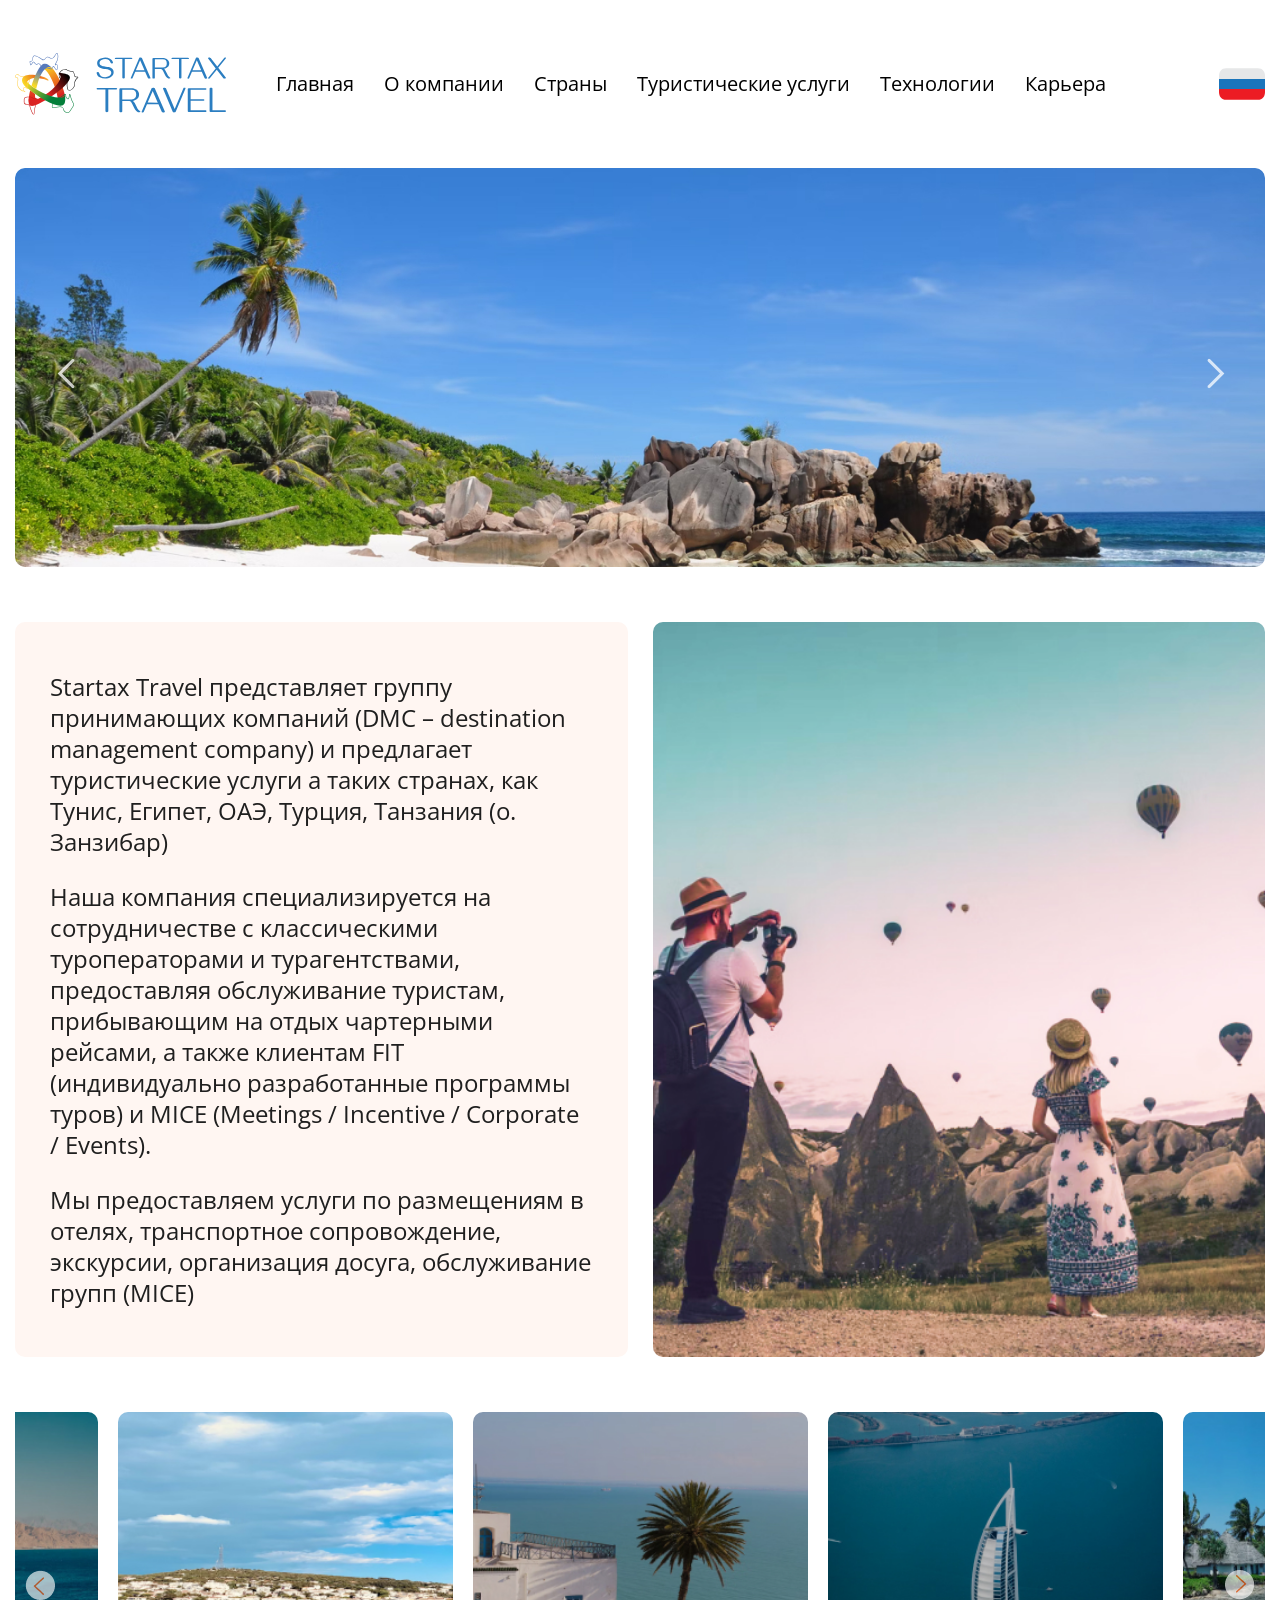
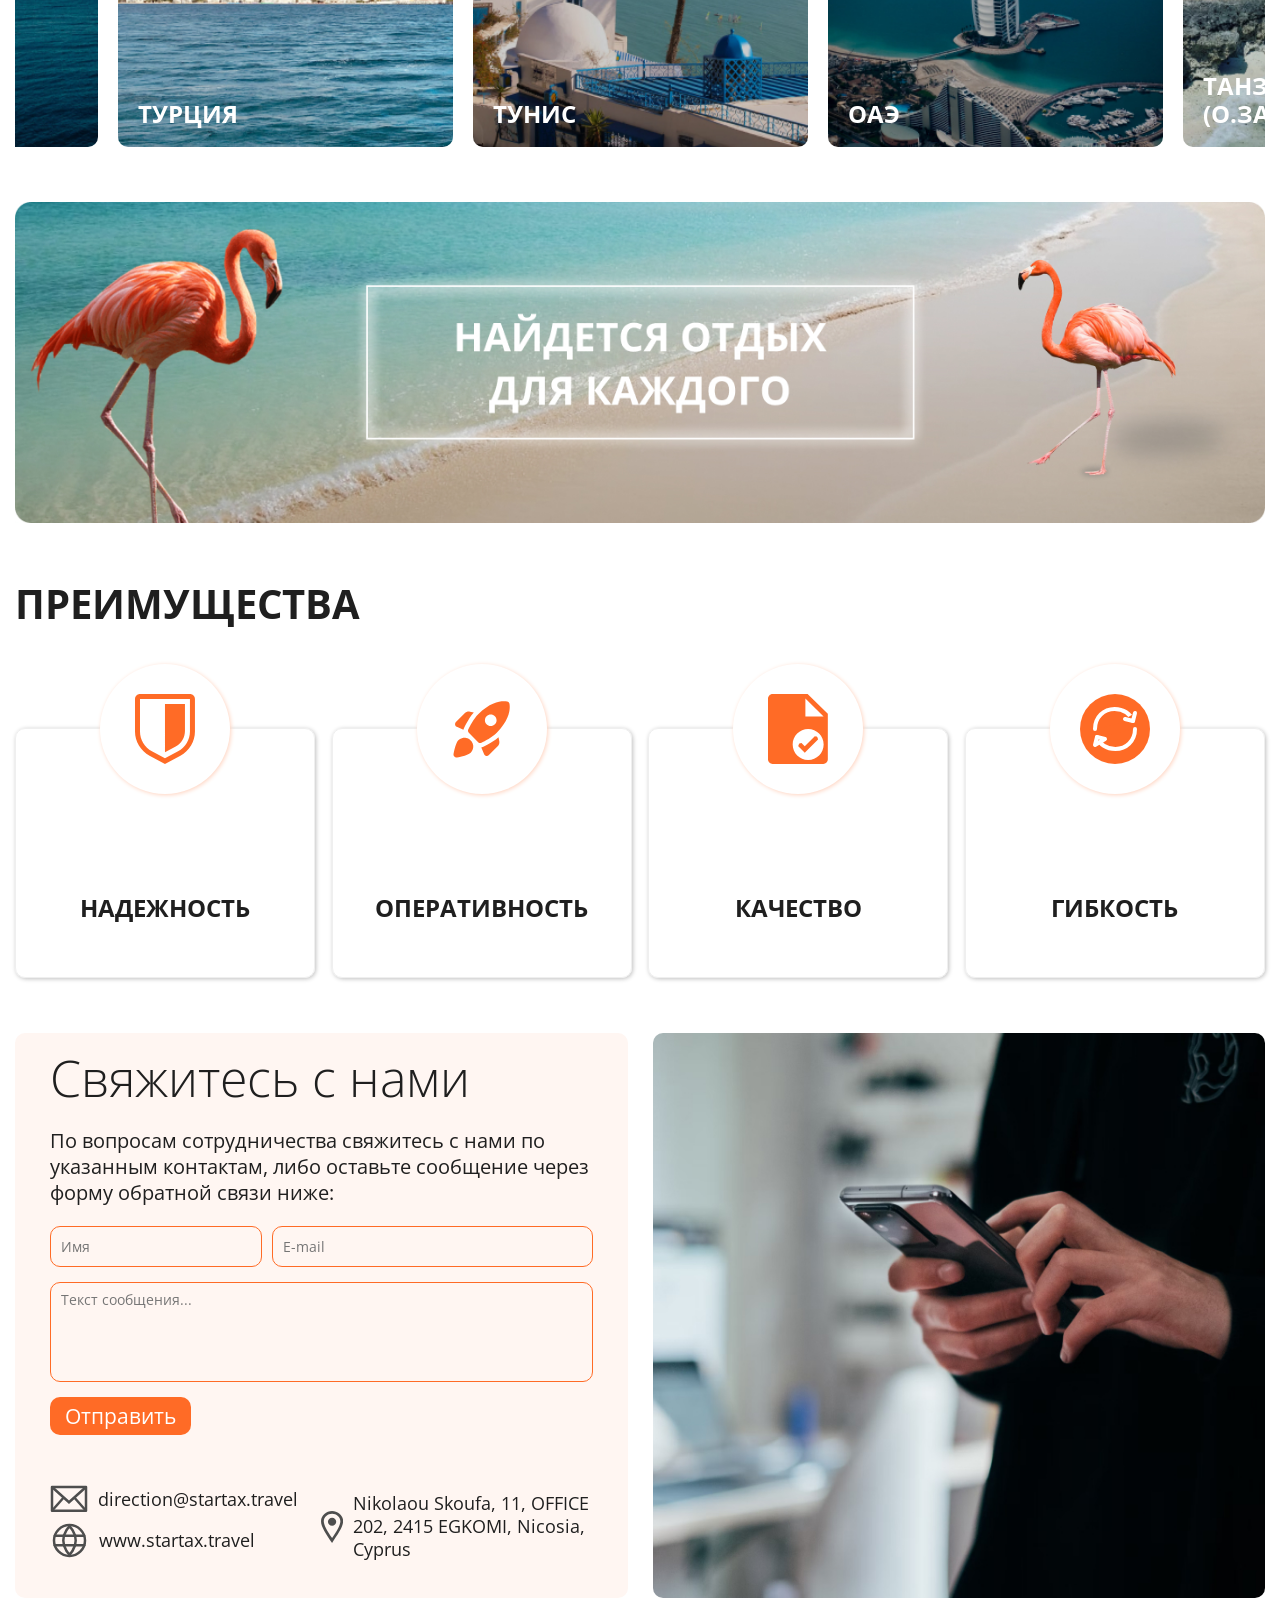
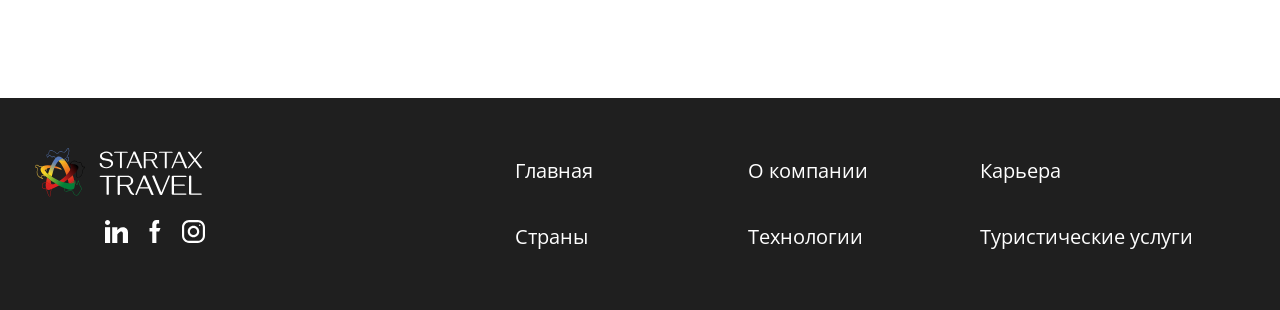
==== commit 6d9deb38: "vers 18.04 - map & hotels" ====
--- a/index.html
+++ b/index.html
@@ -15,7 +15,6 @@
 	<link href="css/normalize.css" rel="stylesheet" type="text/css">
     <link href="css/slick.css" rel="stylesheet" type="text/css">
     <link href="css/slick-theme.css" rel="stylesheet" type="text/css">
-    <link href="css/animate.min.css" rel="stylesheet" type="text/css">
 	<link href="css/style.css" rel="stylesheet" type="text/css">
 </head>
 <body>
@@ -46,8 +45,8 @@
 			<img src="img/rus.svg" alt="" role="button" class="current-lang">
 			<div class="change-lang">
 				<a href="#" class="current-lang-small"><img src="img/rus-small.svg" alt=""> <strong>Русский</strong></a>
-				<a href="#"><img src="img/fr-small.svg" alt=""> <span>Français</span></a>
-				<a href="#"><img src="img/eng-small.svg" alt=""> <span>English</span></a>
+				<a href="#" class="new-lang-link"><img src="img/fr-small.svg" alt="" class="new-lang-pic"> <span class="new-lang-name">Français</span></a>
+				<a href="#" class="new-lang-link"><img src="img/eng-small.svg" alt="" class="new-lang-pic"> <span class="new-lang-name">English</span></a>
 			</div>
 		</div>
 	</header>
@@ -69,7 +68,7 @@
 		<div class="main-pic"></div>
 	</div>
 
-	<div class="container naprav-slider-wrap wow flipInX" data-wow-duration="2s">
+	<div class="container naprav-slider-wrap">
 		<div class="naprav-slider">
 			<div>
 				<a href="#" class="naprav-slide naprav-tunis"><span>ТУНИС</span></a>
@@ -89,12 +88,12 @@
 		</div>
 	</div>
 
-	<div class="container main-banner wow fadeIn" data-wow-duration="3s" data-wow-offset="200"><a href="#"><img src="img/main-banner.jpg" alt=""></a></div>
+	<div class="container main-banner"><a href="#"><img src="img/main-banner.jpg" alt=""></a></div>
 
 	<div class="container preim-wrap">
 		<h2>Преимущества</h2>
 		<div class="preim">
-			<div class="preim-item preim-nadezhnost wow fadeInLeft" data-wow-offset="100">
+			<div class="preim-item preim-nadezhnost">
 				<div class="preim-icon">
 					<svg width="60" height="70" viewBox="0 0 60 70" fill="none" xmlns="http://www.w3.org/2000/svg">
 						<path d="M29.9732 69.9375L14.547 61.7124C10.1493 59.3727 6.47165 55.8797 3.90882 51.6082C1.346 47.3367 -0.00527794 42.4479 1.54926e-05 37.4665V4.99554C0.001338 3.67104 0.528077 2.40118 1.46464 1.46462C2.40119 0.528061 3.67106 0.00132251 4.99555 0H54.9509C56.2754 0.00132251 57.5453 0.528061 58.4818 1.46462C59.4184 2.40118 59.9451 3.67104 59.9464 4.99554V37.4665C59.9517 42.4479 58.6005 47.3367 56.0376 51.6082C53.4748 55.8797 49.7972 59.3727 45.3994 61.7124L29.9732 69.9375ZM4.99555 4.99554V37.4665C4.99141 41.5424 6.09732 45.5424 8.1946 49.0373C10.2919 52.5322 13.3013 55.3899 16.8999 57.3038L29.9732 64.2751L43.0465 57.3063C46.6455 55.3922 49.6552 52.5341 51.7525 49.0387C53.8498 45.5434 54.9555 41.5428 54.9509 37.4665V4.99554H4.99555Z"/>
@@ -103,7 +102,7 @@
 				</div>
 				<h3>Надежность</h3>
 			</div>
-			<div class="preim-item preim-operativnost wow fadeInDown" data-wow-offset="100">
+			<div class="preim-item preim-operativnost">
 				<div class="preim-icon">
 					<svg width="70" height="70" viewBox="0 0 70 70" fill="none" xmlns="http://www.w3.org/2000/svg">
 						<path d="M26.8041 18.5209C20.8541 25.2 16.7708 34.7959 16.3916 35.7L9.79995 32.8709C7.90411 32.0542 7.43745 29.575 8.89578 28.1167L17.6749 19.3375C19.0458 17.9667 21.0291 17.3542 22.9541 17.7334L26.8041 18.5209ZM31.1499 48.1542C32.0249 49.0292 33.3083 49.2625 34.4166 48.7375C37.7999 47.1625 45.0624 43.4584 49.7583 38.7625C63.1458 25.375 63.2624 14.4667 62.4749 9.80003C62.3717 9.22681 62.0957 8.69885 61.6838 8.287C61.272 7.87515 60.744 7.59909 60.1708 7.49587C55.5041 6.70837 44.5958 6.82503 31.2083 20.2125C26.5124 24.9084 22.8374 32.1709 21.2333 35.5542C20.7083 36.6625 20.9708 37.975 21.8166 38.8209L31.1499 48.1542ZM51.4791 43.1959C44.7999 49.1459 35.2041 53.2292 34.2999 53.6084L37.1291 60.2C37.9458 62.0959 40.4249 62.5625 41.8833 61.1042L50.6624 52.325C52.0333 50.9542 52.6458 48.9709 52.2666 47.0459L51.4791 43.1959ZM26.0749 50.7792C26.3578 52.1918 26.2875 53.6523 25.8702 55.0312C25.453 56.41 24.7018 57.6646 23.6833 58.6834C21.4374 60.9292 14.4666 62.5917 9.94578 63.4667C7.93328 63.8459 6.15411 62.0667 6.53328 60.0542C7.40828 55.5334 9.04161 48.5625 11.3166 46.3167C12.3354 45.2982 13.5899 44.547 14.9688 44.1297C16.3477 43.7125 17.8082 43.6422 19.2208 43.925C22.6333 44.5667 25.4333 47.3667 26.0749 50.7792ZM37.9166 26.25C37.9166 23.0417 40.5416 20.4167 43.7499 20.4167C46.9583 20.4167 49.5833 23.0417 49.5833 26.25C49.5833 29.4584 46.9583 32.0834 43.7499 32.0834C40.5416 32.0834 37.9166 29.4584 37.9166 26.25Z"/>
@@ -111,7 +110,7 @@
 				</div>
 				<h3>Оперативность</h3>
 			</div>
-			<div class="preim-item preim-kachestvo wow fadeInUp" data-wow-offset="100">
+			<div class="preim-item preim-kachestvo">
 				<div class="preim-icon">
 					<svg width="60" height="70" viewBox="0 0 60 70" fill="none" xmlns="http://www.w3.org/2000/svg">
 						<path d="M39.6081 0H4.56209C3.32794 0.0327675 2.15654 0.552687 1.30242 1.44678C0.448308 2.34088 -0.0195093 3.53692 0.000623928 4.775V65.225C-0.0195093 66.4631 0.448308 67.6591 1.30242 68.5532C2.15654 69.4473 3.32794 69.9672 4.56209 70H55.2617C56.4959 69.9672 57.6673 69.4473 58.5214 68.5532C59.3755 67.6591 59.8433 66.4631 59.8232 65.225V19.8L39.6081 0ZM37.3897 22.5V4.6L55.5857 22.5H37.3897Z"/>
@@ -120,7 +119,7 @@
 				</div>
 				<h3>Качество</h3>
 			</div>
-			<div class="preim-item preim-gibkost wow fadeInRight" data-wow-offset="100">
+			<div class="preim-item preim-gibkost">
 				<div class="preim-icon">
 					<svg width="70" height="70" viewBox="0 0 70 70" fill="none" xmlns="http://www.w3.org/2000/svg">
 						<circle cx="35" cy="35" r="35"/>
@@ -134,7 +133,7 @@
 	</div>
 
 	<div class="startax-form container">
-		<div class="startax-form-content wow zoomInUp" data-wow-duration="2.5s">
+		<div class="startax-form-content">
 			<h2>Свяжитесь с&nbsp;нами</h2>
 			<p>По вопросам сотрудничества свяжитесь с нами по указанным контактам, либо оставьте сообщение через форму обратной связи ниже:</p>
 			<form>
@@ -154,13 +153,13 @@
 				</div>
 			</div>
 		</div>
-		<div class="startax-form-pic wow zoomInDown" data-wow-duration="2.5s"></div>
+		<div class="startax-form-pic"></div>
 	</div>
 
 	<footer>
 		<div class="container">
 			<div class="foot-logo-soc">
-				<img src="img/logo-foot.svg" alt="">
+				<img src="img/logo-foot.svg" alt="" class="logo-foot">
 				<div class="foot-soc">
 					<a href="#"><img src="img/linkedin.svg" alt=""></a>
 					<a href="#"><img src="img/facebook.svg" alt=""></a>
@@ -180,7 +179,6 @@
 
 	<script src="js/jquery-3.6.0.min.js"></script>
     <script src="js/slick.min.js"></script>
-    <script src="js/wow.min.js"></script>
 	<script src="js/scripts.js"></script>
 </body>
 </html>
--- a/css/style.css
+++ b/css/style.css
@@ -10,6 +10,7 @@
 }
 body {
 	font-family: OpenSans, sans-serif;
+	color: #1F1F1F;
 }
 .container {
 	max-width: 1470px;
@@ -136,12 +137,17 @@
 @media (max-width: 1199px) {
 	header.container {
 		padding: 25px 15px;
+		justify-content: space-between;
 	}
 	.lang {
-		margin-left: 20px;
+		margin-left: 0;
+		order: 3;
 	}
 	nav {
-		margin-left: auto;
+		order: 1;
+	}
+	.logo-top {
+		order: 2;
 	}
 	.navbar-toggler {
 		display: block;
@@ -270,7 +276,7 @@
 	line-height: 31px;
 }
 .main-pic {
-	background-image: url('../img/main-pic.jpg');
+	background-image: url('../img/main-pic2.jpg');
 	background-size: cover;
 	background-position: 50% 50%;
 }
@@ -456,7 +462,7 @@
 }
 .preim-item {
 	width: 24%;
-	height: 305px;
+	height: 250px;
 	box-shadow: 1px 1px 4px rgba(0, 0, 0, 0.25);
 	border-radius: 10px;
 	border: 1px solid #EFEFEF;
@@ -509,23 +515,18 @@
 	fill: #fff;
 }
 .preim-item h3 {
-	font-size: 40px;
-	line-height: 52px;
+	font-size: 24px;
+	line-height: 30px;
 	text-align: center;
-	padding-top: 20px;
-}
-@media (max-width: 1400px) {
-	.preim-item h3 {
-		font-size: 30px;
-		line-height: 40px;
-	}
-}
-@media (max-width: 1100px) {
+	padding-bottom: 20px;
+	text-transform: uppercase;
+}
+@media (max-width: 1000px) {
 	.preim-item {
 		height: auto;
 	}
 	.preim-item h3 {
-		font-size: 24px;
+		font-size: 20px;
 		line-height: 30px;
 	}
 }
@@ -548,13 +549,20 @@
 		line-height: 40px;
 	}
 	.preim-item {
+		padding: 0;
+	}
+	.preim-item h3 {
+		font-size: 15px;
+		line-height: 22px;
+	}
+	/*.preim-item {
 		width: 100%;
 	}
 	.preim-item:nth-of-type(1),
 	.preim-item:nth-of-type(2),
 	.preim-item:nth-of-type(3) {
 		margin-bottom: 100px;
-	}
+	}*/
 }
 
 .startax-form {
@@ -586,6 +594,9 @@
 	background-image: url('../img/form-pic.jpg');
 	background-size: cover;
 	background-position: 50% 50%;
+}
+.about-form-pic {
+	background-image: url('../img/about-form-pic.jpg');
 }
 .startax-form-content form {
 	display: flex;
@@ -694,16 +705,14 @@
 }
 @media (max-width: 750px) {
 	.startax-form {
-		flex-wrap: wrap;
+		/*flex-wrap: wrap;*/
 		margin: 35px auto;
 	}
-	.startax-form-content,
+	.startax-form-content {
+		width: 100%;
+	}
 	.startax-form-pic {
-		width: 100%;
-	}
-	.startax-form-pic {
-		padding-top: 100%;
-		margin-top: 20px;
+		display: none;
 	}
 	.startax-form h2 {
 		font-size: 40px;
@@ -800,14 +809,25 @@
 		width: 50%;
 		padding-left: 20px;
 	}
-	.foot-logo-soc img {
-		display: block;
-		margin: 0 auto;
+	.foot-logo-soc {
+		display: flex;
+		justify-content: space-between;
+		padding: 0 20px 35px;
 	}
 	.foot-soc {
-		margin: 0 auto 40px;
 		width: 100px;
 		padding-left: 0;
+	}
+	.foot-soc img {
+		margin-bottom: 15px;
+	}
+}
+@media (max-width: 400px) {
+	.foot-logo-soc {
+		padding: 0 0 35px;
+	}
+	.logo-foot {
+		width: 120px;
 	}
 }
 
@@ -889,6 +909,13 @@
 	display: block;
 	width: 18%;
 	text-decoration: none;
+	transition: .2s;
+}
+.strany-uslugi-item:hover {
+	opacity: .7;
+}
+.strany-uslugi-item:hover h4 {
+	text-decoration: underline;
 }
 .strany-uslugi-pic {
 	border-radius: 10px;
@@ -898,7 +925,6 @@
 	width: 100%;
 }
 .strany-uslugi-item h4 {
-	color: #1F1F1F;
 	font-size: 24px;
 	line-height: 30px;
 	font-weight: 700;
@@ -912,7 +938,6 @@
 #strany-tanzania:checked ~ .strany-uslugi.uslugi-tanzania {
 	display: flex;
 }
-
 @media (max-width: 1199px) {
 	.strany-orange-block {
 		padding: 25px 0;
@@ -992,4 +1017,796 @@
 		line-height: 24px;
 		padding: 5px 8px;
 	}
+}
+
+.about-description {
+	display: flex;
+	justify-content: space-between;
+}
+.about-description-text {
+	width: 49%;
+	background-color: #FFF6F2;
+	border-radius: 10px;
+	font-size: 20px;
+	line-height: 26px;
+	padding: 80px 70px;
+}
+.about-description-pic {
+	width: 49%;
+	background-image: url('../img/about-description-pic.jpg');
+	background-size: cover;
+	background-position: 50% 50%;
+	border-radius: 10px;
+	overflow: hidden;
+}
+@media (max-width: 1199px) {
+	.about-description-text {
+		padding: 50px 35px;
+	}
+}
+@media (max-width: 750px) {
+	.about-description {
+		flex-wrap: wrap;
+	}
+	.about-description-text {
+		width: 100%;
+	}
+	.about-description-pic {
+		width: 100%;
+		padding-top: 50%;
+		margin-top: 20px;
+	}
+}
+@media (max-width: 480px) {
+	.about-description-text {
+		padding: 30px 25px;
+		font-size: 16px;
+		line-height: 24px;
+	}
+}
+
+.uslugi {
+	margin: 55px auto;
+}
+.uslugi h2 {
+	font-size: 40px;
+	line-height: 52px;
+	margin: 0 0 40px;
+}
+.uslugi-wrap {
+	display: flex;
+	justify-content: space-between;
+}
+.uslugi-item {
+	width: 17%;
+	height: 210px;
+	padding: 0 10px;
+	box-shadow: 1px 1px 4px rgba(0, 0, 0, 0.25);
+	border-radius: 10px;
+	font-size: 18px;
+	line-height: 23px;
+	display: flex;
+	flex-direction: column;
+	align-items: center;
+	justify-content: space-around;
+	transition: .2s;
+	text-align: center;
+}
+.uslugi-item .small-text {
+	font-size: 12px;
+	line-height: 15px;
+}
+.uslugi-item path {
+	fill: #FF6B26;
+}
+.uslugi-item:hover {
+	color: #fff;
+	background-color: #FF6B26;
+}
+.uslugi-item:hover path {
+	fill: #fff;
+}
+@media (max-width: 1400px) {
+	.uslugi-item {
+		width: 18%;
+	}
+	.uslugi-item .small-text br {
+		display: none;
+	}
+}
+@media (max-width: 1199px) {
+	.uslugi-item {
+		font-size: 16px;
+		line-height: 20px;
+	}
+	.uslugi-item .small-text {
+		font-size: 10px;
+		line-height: 12px;
+	}
+}
+@media (max-width: 900px) {
+	.uslugi h2 {
+		font-size: 32px;
+		line-height: 40px;
+		margin: 0 0 25px;
+		text-align: center;
+	}
+	.uslugi-wrap {
+		flex-wrap: wrap;
+		justify-content: center;
+		margin: 0 -1%;
+	}
+	.uslugi-item {
+		width: 31%;
+		margin: 0 1% 20px;
+	}
+}
+@media (max-width: 750px) {
+	.uslugi {
+		margin: 35px auto;
+	}
+}
+@media (max-width: 480px) {
+	.uslugi h2 {
+		font-size: 24px;
+		line-height: 30px;
+	}
+	.uslugi-item {
+		width: 48%;
+		height: 180px;
+		margin: 0 1% 15px;
+	}
+}
+
+.support-partners {
+	display: flex;
+	justify-content: space-between;
+	padding: 35px 15px;
+}
+.support-partners-pic {
+	width: 49%;
+	background-image: url('../img/support-partners-pic.jpg');
+	background-size: cover;
+	background-position: 50% 50%;
+	border-radius: 10px;
+	overflow: hidden;
+}
+.support-partners-text {
+	width: 49%;
+	color:  #fff;
+	font-size: 20px;
+	line-height: 26px;
+	background-color: #FF6B26;
+	border-radius: 10px;
+	padding: 80px 70px;
+}
+@media (max-width: 1199px) {
+	.support-partners-text {
+		padding: 50px 35px;
+	}
+}
+@media (max-width: 750px) {
+	.support-partners {
+		flex-wrap: wrap;
+		padding: 0 15px;
+	}
+	.support-partners-text {
+		order: 1;
+		width: 100%;
+	}
+	.support-partners-pic {
+		order: 2;
+		width: 100%;
+		padding-top: 50%;
+		margin-top: 20px;
+	}
+}
+@media (max-width: 480px) {
+	.support-partners-text {
+		padding: 30px 25px;
+		font-size: 16px;
+		line-height: 24px;
+	}
+}
+
+.dostoinstva {
+	display: flex;
+	flex-wrap: wrap;
+	justify-content: space-between;
+	font-size: 20px;
+	line-height: 26px;
+}
+.dostoinstva-item {
+	width: 49%;
+	padding-top: 50px;
+}
+.dostoinstva-item:nth-of-type(1),
+.dostoinstva-item:nth-of-type(4) {
+	padding-left: 15px;
+}
+.dostoinstva-item:nth-of-type(1) h3:before,
+.dostoinstva-item:nth-of-type(4) h3:before {
+	content: '';
+	display: block;
+	width: 3px;
+	height: 110px;
+	background-color: #FF6B26;
+	position: absolute;
+	left: -15px;
+	top: 5px;
+}
+.dostoinstva-item:nth-of-type(2) h3:before,
+.dostoinstva-item:nth-of-type(3) h3:before {
+	content: '';
+	display: block;
+	height: 3px;
+	width: 110px;
+	background-color: #FF6B26;
+	position: absolute;
+	left: 0;
+	bottom: -8px;
+}
+.dostoinstva h3 {
+	color: #FF6B26;
+	font-size: 24px;
+	line-height: 30px;
+	margin: 0 0 15px;
+	text-transform: uppercase;
+	position: relative;
+}
+.dostoinstva a {
+	color: #1F1F1F;
+}
+@media (max-width: 1199px) {
+	.dostoinstva {
+		font-size: 16px;
+		line-height: 24px;
+	}
+}
+@media (max-width: 750px) {
+	.dostoinstva-item {
+		width: 100%;
+		padding-top: 30px;
+	}
+	.dostoinstva {
+		padding-top: 15px;
+	}
+}
+
+
+/* country */
+.country-top-menu {
+	display: flex;
+	justify-content: space-between;
+	align-items: flex-end;
+	text-transform: uppercase;
+	padding-bottom: 50px;
+}
+.country-links-wrap {
+	display: flex;
+	gap: 50px;
+	overflow-x: auto;
+	padding: 5px 0;
+}
+.country-top-menu h1 {
+	font-size: 60px;
+	line-height: 70px;
+	font-weight: 100;
+	color: #FF6B26;
+	padding: 0 30px 0 15px;
+	margin: 0;
+}
+.country-top-menu a {
+	text-decoration: none;
+	color: #1F1F1F;
+	font-size: 30px;
+	line-height: 40px;
+	transition: .2s;
+}
+.country-top-menu a:hover {
+	color: #FF6B26;
+}
+@media (max-width: 1000px) {
+	.country-top-menu h1 {
+		font-size: 50px;
+		line-height: 60px;
+	}
+	.country-top-menu a {
+		font-size: 20px;
+		line-height: 30px;
+	}
+	.country-links-wrap {
+		gap: 40px;
+	}
+}
+@media (max-width: 800px) {
+	.country-top-menu h1 {
+		font-size: 40px;
+		line-height: 50px;
+		padding-left: 0;
+	}
+	.country-top-menu a {
+		font-size: 16px;
+		line-height: 24px;
+	}
+	.country-links-wrap {
+		gap: 30px;
+	}
+}
+@media (max-width: 500px) {
+	.country-top-menu h1 {
+		font-size: 30px;
+		line-height: 40px;
+		padding-left: 0;
+	}
+	.country-links-wrap {
+		gap: 20px;
+	}
+}
+
+.country-cards {
+	display: flex;
+	flex-wrap: wrap;
+	justify-content: space-between;
+	position: relative;
+}
+.country-card {
+	border: 1px solid #FF6B26;
+	border-radius: 10px;
+	width: 23.5%;
+	display: flex;
+	flex-direction: column;
+	align-items: center;
+	justify-content: space-around;
+	height: 195px;
+	transition: .2s;
+	cursor: pointer;
+	padding: 0 15px;
+	margin-bottom: 2%;
+}
+.country-card-title {
+	text-transform: uppercase;
+	font-size: 24px;
+	line-height: 30px;
+	font-weight: bold;
+	text-align: center;
+}
+.country-card path,
+.country-card circle,
+.country-card ellipse {
+	fill: #FF6B26;
+}
+.country-card:hover {
+	color: #fff;
+	background-color: #FF6B26;
+}
+.country-card:hover path,
+.country-card:hover circle,
+.country-card:hover ellipse {
+	fill: #fff;
+}
+.country-card.country-card-mice path {
+	stroke: #fff;
+}
+.country-card.country-card-mice:hover path {
+	stroke: #FF6B26;
+}
+.country-card.country-card-mice rect {
+	fill: #fff;
+}
+.country-card.country-card-mice:hover rect {
+	fill: #FF6B26;
+}
+.country-card-content {
+	border: 1px solid #FF6B26;
+	border-radius: 10px;
+	position: absolute;
+	background-color: #fff;
+	width: 0;
+	height: 100%;
+	left: 15px;
+	top: 0;
+	transition: all .2s linear;
+	z-index: -1;
+	opacity: 0;
+	overflow: hidden;
+}
+.country-card-content.active {
+	width: calc(100% - 30px);
+	z-index: 1;
+	opacity: 1;
+}
+.country-card-content-title {
+	text-transform: uppercase;
+	font-size: 24px;
+	line-height: 30px;
+	font-weight: bold;
+	text-align: center;
+	padding: 20px 80px;
+	float: left;
+	border-bottom-right-radius: 10px;
+	border-bottom: 1px solid #FF6B26;
+	border-right: 1px solid #FF6B26;
+}
+.country-card-close {
+	cursor: pointer;
+	position: absolute;
+	right: 20px;
+	top: 20px;
+}
+.country-card-content-textpic {
+	display: flex;
+	padding-top: 15px;
+	clear: both;
+}
+.country-card-content-text {
+	width: 45%;
+	font-size: 20px;
+	line-height: 26px;
+	padding: 0 30px;
+}
+.country-card-content-text p {
+	margin: 5px 0 10px;
+}
+.country-card-content-pic {
+	width: 55%;
+	display: flex;
+	justify-content: space-around;
+	gap: 10px;
+}
+.country-card-content-pic img {
+	margin-bottom: 100%;
+}
+.country-card-detail {
+	font-size: 18px;
+	line-height: 23px;
+	color: #1F1F1F;
+	display: flex;
+	align-items: center;
+	text-decoration: none;
+	margin-top: 30px;
+}
+.country-card-detail img {
+	margin-left: 5px;
+}
+.country-card-detail:hover {
+	text-decoration: underline;
+}
+
+.resorts h2 {
+	font-size: 40px;
+	line-height: 50px;
+	font-weight: bold;
+}
+.resorts input {
+	display: none;
+}
+.resorts-content {
+	display: flex;
+	padding-top: 20px;
+}
+.resorts-label-wrap {
+	position: relative;
+	width: 365px;
+	flex-shrink: 0;
+}
+.resorts-label-wrap img {
+	display: block;
+	margin: 0 auto;
+}
+.resorts-label-wrap label {
+	cursor: pointer;
+	font-size: 10px;
+	line-height: 13px;
+	position: absolute;
+	transition: .1s;
+}
+.resorts-label-wrap label:hover {
+	color: #FF6B26;
+}
+#res-bizerta:checked ~ .resorts-content label[for="res-bizerta"],
+#res-tabarka:checked ~ .resorts-content label[for="res-tabarka"],
+#res-gammart:checked ~ .resorts-content label[for="res-gammart"],
+#res-tunis:checked ~ .resorts-content label[for="res-tunis"],
+#res-nabeul:checked ~ .resorts-content label[for="res-nabeul"],
+#res-hammamet:checked ~ .resorts-content label[for="res-hammamet"],
+#res-enfida:checked ~ .resorts-content label[for="res-enfida"],
+#res-sousse:checked ~ .resorts-content label[for="res-sousse"],
+#res-monastir:checked ~ .resorts-content label[for="res-monastir"],
+#res-mahdia:checked ~ .resorts-content label[for="res-mahdia"],
+#res-djerba:checked ~ .resorts-content label[for="res-djerba"],
+#res-tozer:checked ~ .resorts-content label[for="res-tozer"],
+#res-duz:checked ~ .resorts-content label[for="res-duz"] {
+	color: #FF6B26;
+	font-size: 14px;
+	line-height: 19px;
+	font-weight: bold;
+}
+.resorts-label-wrap label[for="res-bizerta"] {
+	top: -13px;
+	left: 170px;
+}
+#res-bizerta:checked ~ .resorts-content label[for="res-bizerta"] {
+	top: -20px;
+	left: 160px;
+}
+.resorts-label-wrap label[for="res-tabarka"] {
+	top: 15px;
+	left: 100px;
+}
+#res-tabarka:checked ~ .resorts-content label[for="res-tabarka"] {
+	top: 10px;
+	left: 90px;
+}
+.resorts-label-wrap label[for="res-gammart"] {
+	top: 17px;
+	left: 230px;
+}
+#res-gammart:checked ~ .resorts-content label[for="res-gammart"] {
+	top: 10px;
+	left: 220px;
+}
+.resorts-label-wrap label[for="res-tunis"] {
+	top: 32px;
+	left: 195px;
+}
+#res-tunis:checked ~ .resorts-content label[for="res-tunis"] {
+	top: 25px;
+	left: 185px;
+}
+.resorts-label-wrap label[for="res-nabeul"] {
+	top: 62px;
+	right: 60px;
+}
+#res-nabeul:checked ~ .resorts-content label[for="res-nabeul"] {
+	top: 58px;
+	right: 45px;
+}
+.resorts-label-wrap label[for="res-hammamet"] {
+	top: 75px;
+	right: 60px;
+}
+#res-hammamet:checked ~ .resorts-content label[for="res-hammamet"] {
+	top: 72px;
+	right: 39px;
+}
+.resorts-label-wrap label[for="res-enfida"] {
+	top: 93px;
+	right: 80px;
+}
+#res-enfida:checked ~ .resorts-content label[for="res-enfida"] {
+	top: 90px;
+	right: 64px;
+}
+.resorts-label-wrap label[for="res-sousse"] {
+	top: 112px;
+	right: 90px;
+}
+#res-sousse:checked ~ .resorts-content label[for="res-sousse"] {
+	top: 108px;
+	right: 83px;
+}
+.resorts-label-wrap label[for="res-monastir"] {
+	top: 125px;
+	right: 40px;
+}
+#res-monastir:checked ~ .resorts-content label[for="res-monastir"] {
+	top: 120px;
+	right: 18px;
+}
+.resorts-label-wrap label[for="res-mahdia"] {
+	top: 155px;
+	right: 42px;
+}
+#res-mahdia:checked ~ .resorts-content label[for="res-mahdia"] {
+	top: 150px;
+	right: 27px;
+}
+.resorts-label-wrap label[for="res-djerba"] {
+	top: 262px;
+	right: 60px;
+}
+#res-djerba:checked ~ .resorts-content label[for="res-djerba"] {
+	top: 256px;
+	right: 45px;
+}
+.resorts-label-wrap label[for="res-tozer"] {
+	top: 255px;
+	left: 75px;
+}
+#res-tozer:checked ~ .resorts-content label[for="res-tozer"] {
+	top: 250px;
+	left: 67px;
+}
+.resorts-label-wrap label[for="res-duz"] {
+	top: 287px;
+	left: 138px;
+}
+#res-duz:checked ~ .resorts-content label[for="res-duz"] {
+	top: 282px;
+	left: 130px;
+}
+.resorts-text {
+	font-size: 20px;
+	line-height: 26px;
+	background-color: #FFF6F2;
+	border-radius: 10px;
+	padding: 30px 50px 20px;
+}
+.resorts-text h3 {
+	font-size: 24px;
+	line-height: 31px;
+	font-weight: bold;
+	margin-top: 15px;
+}
+.resorts-text-item {
+	opacity: 0;
+	display: none;
+}
+#res-main:checked ~ .resorts-content .resorts-text-main,
+#res-bizerta:checked ~ .resorts-content .resorts-text-bizerta,
+#res-nabeul:checked ~ .resorts-content .resorts-text-nabeul {
+	display: block;
+	animation: opacity 1s linear forwards;
+}
+@keyframes opacity {
+	form { opacity: 0; }
+	to { opacity: 1; }
+}
+@media (max-width: 1000px) {
+	.resorts-text {
+		font-size: 16px;
+		line-height: 20px;
+		padding: 25px 40px 15px;
+	}
+}
+@media (max-width: 700px) {
+	.resorts h2 {
+		text-align: center;
+		font-size: 30px;
+		line-height: 40px;
+	}
+	.resorts-content {
+		flex-wrap: wrap;
+	}
+	.resorts-label-wrap {
+		margin: 0 auto 20px;
+	}
+}
+@media (max-width: 380px) {
+	.resorts-label-wrap {
+		left: -40px;
+	}
+}
+
+.startax-hotels {
+	padding-top: 30px;
+	padding-bottom: 30px;
+}
+.startax-hotels h2 {
+	font-size: 40px;
+	line-height: 50px;
+	font-weight: bold;
+}
+.startax-hotels-description {
+	border-radius: 10px;
+	overflow: hidden;
+	display: flex;
+}
+.startax-hotels-text {
+	background-color: #FFF6F2;
+	width: 35%;
+	font-size: 20px;
+	line-height: 26px;
+	padding: 75px 55px;
+}
+.startax-hotels-pic {
+	background-image: url('../img/hotels-fon.jpg');
+	background-size: cover;
+	background-position: 50% 50%;
+	width: 65%;
+}
+.startax-hotels-slogan {
+	font-size: 30px;
+	line-height: 40px;
+	font-weight: bold;
+	padding: 25px 0;
+}
+.startax-hotels-wrap {
+	display: flex;
+	flex-wrap: wrap;
+	justify-content: space-between;
+	position: relative;
+}
+.startax-hotels-item {
+	width: 23.5%;
+	margin-bottom: 2%;
+	border: 1px solid #FFECE3;
+	box-shadow: 1px 1px 1px rgba(234, 95, 30, 0.32);
+	border-radius: 10px;
+	padding: 15px 10px;
+	display: flex;
+	justify-content: space-around;
+	align-items: center;
+	transition: .1s;
+	cursor: pointer;
+	font-size: 16px;
+	line-height: 20px;
+	position: relative;
+}
+.startax-hotels-list {
+	position: absolute;
+	top: 0;
+	border: 1px solid #FFECE3;
+	box-shadow: 1px 1px 1px rgba(234, 95, 30, 0.32);
+	border-radius: 10px;
+	width: 100%;
+	padding: 20px;
+	font-size: 16px;
+	line-height: 20px;
+	background-color: #fff;
+	opacity: 0;
+	z-index: -1;
+	transition: .3s linear;
+}
+.startax-hotels-list.active {
+	opacity: 1;
+	z-index: 1;
+	transform: translateY(95px);
+}
+.startax-hotels-list a {
+	color: #1F1F1F;
+	display: inline-block;
+	margin: 5px 0;
+	text-decoration: none;
+	position: relative;
+}
+.startax-hotels-list a:before {
+	content: '';
+	display: none;
+	width: 100%;
+	height: 1px;
+	background-color: #FF6B26;
+	position: absolute;
+	left: 0;
+	bottom: -2px;
+}
+.startax-hotels-list a:hover:before {
+	display: block;
+}
+.startax-hotels-item span {
+	width: 61%;
+}
+.startax-hotels-item path,
+.startax-hotels-item circle,
+.startax-hotels-item ellipse {
+	fill: #FF6B26;
+	transition: .2s;
+}
+.startax-hotels-item:hover {
+	color: #fff;
+	background-color: #FF6B26;
+}
+.startax-hotels-item:hover path,
+.startax-hotels-item:hover circle,
+.startax-hotels-item:hover ellipse {
+	fill: #fff;
+}
+.startax-hotels-item:hover rect {
+	fill: #FF6B26;
+}
+.startax-hotels-detail {
+	font-size: 18px;
+	line-height: 23px;
+	color: #1F1F1F;
+	display: flex;
+	align-items: center;
+	justify-content: flex-end;
+	text-decoration: none;
+}
+.startax-hotels-detail img {
+	margin-left: 5px;
+}
+.startax-hotels-detail:hover {
+	text-decoration: underline;
 }
